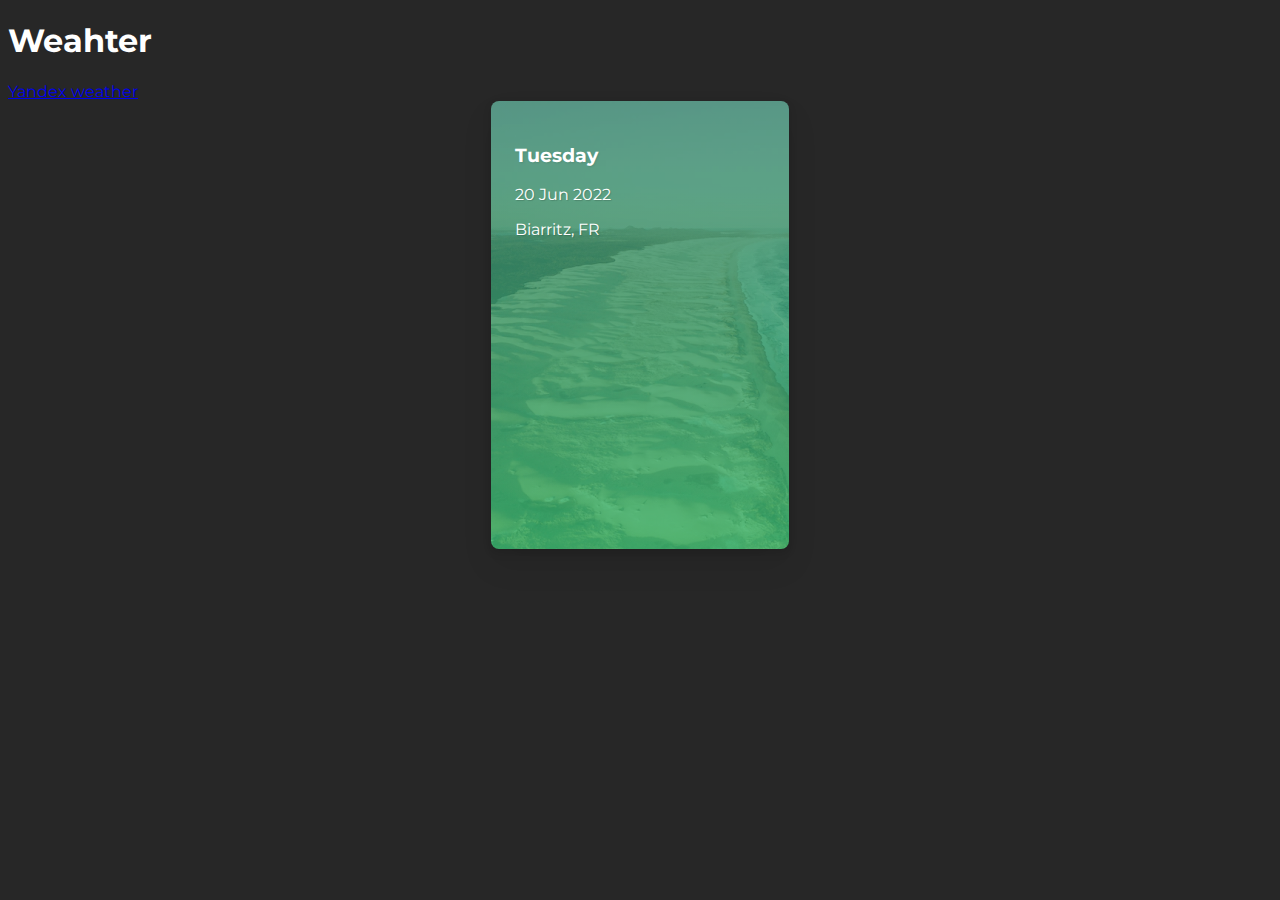
==== weather.html @ 01e1751a "отредачено" ====
<!DOCTYPE html>
<html lang="en">
<head>
    <meta charset="UTF-8">
    <meta name="viewport" content="width=device-width, initial-scale=1.0">
    <title>Weather</title>
    <link rel="stylesheet" href="./weather.css">
</head>
<body>
   <h1>Weahter</h1>
   <a href="https://yandex.ru/pogoda/ufa?lat=54.735147&lon=55.958727">Yandex weather</a>
   <div class="container">
        
        <div class="card weather_card">
            <h3>Tuesday</h3>
            <p class="main_text">20 Jun 2022</p>
            <p class="main_text">Biarritz, FR</p>
    
        </div>
   </div>
</html>
---- weather.css ----
@import url('https://fonts.googleapis.com/css2?family=Montserrat:wght@500&display=swap');
:root {
    --core-pink: #C340A1;
    --core-periwinkle: #6A6DCD;
    --core-red: #D93535;
    --core-blue: #307FE2;
    --core-mint: #00A88B;
}

body {
    background-color: rgb(39, 39, 39);
    color: white;
    font-family: 'Montserrat', sans-serif;
}

.container {
    display: flex;
    align-items: center;
  justify-content: center;
    gap: 24px;
}

.board {
    width: 400px;
    border-radius: 16px;
    background-color: #262626;
    padding: 24px;
    flex-shrink: 0;
}

.board-title {
    font-family: SF Pro Display;
    font-size: 37px;
    font-weight: 700;
    line-height: 44px;
}

.card {
    flex: 0 0 auto;
    width: 250px;
    height: 400px;
    border-radius: 8px;
    box-shadow: 0px 16px 32px 0px rgba(0, 0, 0, 0.08), 0px 4px 8px 0px rgba(0, 0, 0, 0.12);
    padding: 24px;
}
.card:hover {
    background-color: rgb(255, 255, 255);
}
.weather_card {
    
    background-image: url("Rectangle 2.png"), linear-gradient(rgba(255, 0, 0, 0.219),rgba(255, 255, 0, 0.199));
    background-color: #00A88B;
    
}
.main_text {
    color:white;
    text-shadow: 1px 1px 1px rgba(0, 0, 0, 0.158);
}
h3 {
    text-shadow: 1px 1px 2px rgba(0, 0, 0, 0.089);
}
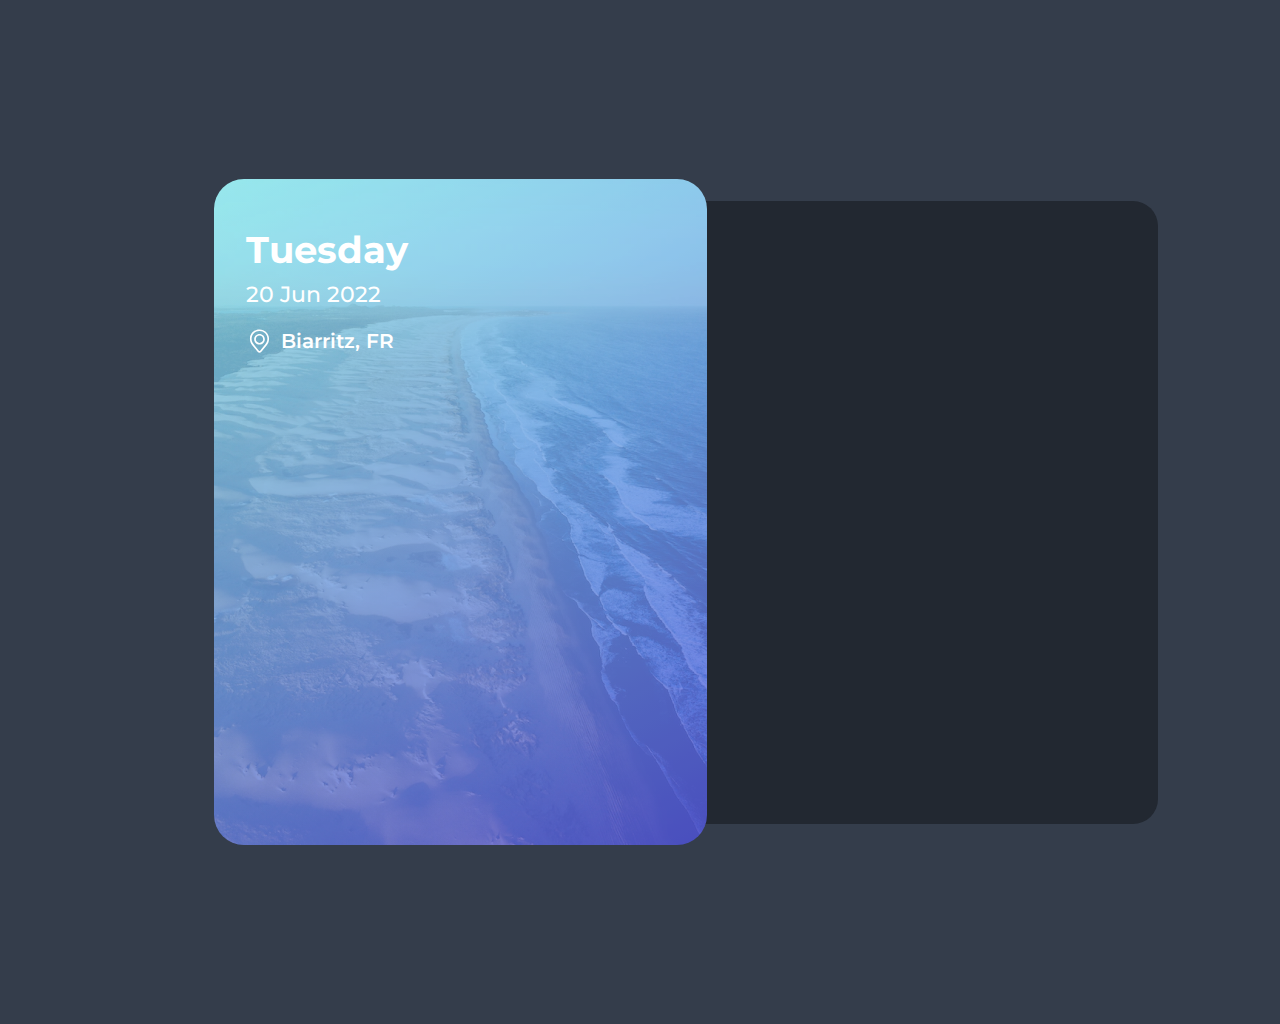
==== commit 7039c9f1: "верхний текст левой карточки доделан" ====
--- a/weather.html
+++ b/weather.html
@@ -7,15 +7,25 @@
     <link rel="stylesheet" href="./weather.css">
 </head>
 <body>
-   <h1>Weahter</h1>
-   <a href="https://yandex.ru/pogoda/ufa?lat=54.735147&lon=55.958727">Yandex weather</a>
    <div class="container">
+            <div class="card_right">
+            </div>
+            <div class="card_left">
+                <div class="top_text">
+                    <div class="day">Tuesday</div>
+                    <div class="date">20 Jun 2022</div>
+                    <div class="location">
+                        <svg xmlns="http://www.w3.org/2000/svg" width="27" height="27" viewBox="0 0 27 27" fill="none">
+                            <path fill-rule="evenodd" clip-rule="evenodd" d="M8.15625 11.25C8.15625 8.29873 10.5487 5.90625 13.5 5.90625C16.4513 5.90625 18.8437 8.29873 18.8437 11.25C18.8437 14.2013 16.4513 16.5938 13.5 16.5938C10.5487 16.5938 8.15625 14.2013 8.15625 11.25ZM13.5 7.59375C11.4807 7.59375 9.84375 9.23071 9.84375 11.25C9.84375 13.2693 11.4807 14.9062 13.5 14.9062C15.5193 14.9062 17.1562 13.2693 17.1562 11.25C17.1562 9.23071 15.5193 7.59375 13.5 7.59375Z" fill="white"/>
+                            <path fill-rule="evenodd" clip-rule="evenodd" d="M3.96491 9.96396C4.36352 5.12802 8.4047 1.40625 13.257 1.40625H13.743C18.5953 1.40625 22.6365 5.12802 23.0351 9.96396C23.2492 12.5617 22.4468 15.1413 20.7968 17.1591L15.4046 23.7537C14.4202 24.9575 12.5798 24.9575 11.5954 23.7537L6.20321 17.1591C4.55322 15.1413 3.75077 12.5617 3.96491 9.96396ZM13.257 3.09375C9.28293 3.09375 5.97317 6.14191 5.6467 10.1026C5.46849 12.2647 6.13634 14.4115 7.50958 16.091L12.9018 22.6855C13.211 23.0636 13.789 23.0636 14.0982 22.6855L19.4904 16.091C20.8637 14.4115 21.5315 12.2647 21.3533 10.1026C21.0268 6.14191 17.7171 3.09375 13.743 3.09375H13.257Z" fill="white"/>
+                            Biarritz, FR
+                        </svg>
+                        <div>Biarritz, FR</div>
+                    </div>
+                    
+                </div>
+            </div>
+            
         
-        <div class="card weather_card">
-            <h3>Tuesday</h3>
-            <p class="main_text">20 Jun 2022</p>
-            <p class="main_text">Biarritz, FR</p>
-    
-        </div>
    </div>
 </html>--- a/weather.css
+++ b/weather.css
@@ -1,4 +1,4 @@
-  @import url('https://fonts.googleapis.com/css2?family=Montserrat:wght@500&display=swap');
+  @import url('https://fonts.googleapis.com/css2?family=Montserrat:wght@500;600;700&display=swap');
 :root {
     --core-pink: #C340A1;
     --core-periwinkle: #6A6DCD;
@@ -6,56 +6,71 @@
     --core-blue: #307FE2;
     --core-mint: #00A88B;
 }
-
+* {
+    box-sizing: border-box;
+}
 body {
-    background-color: rgb(39, 39, 39);
+    width: 1440px;
+    height: 1024px;
+    margin: 0px;
+    background: #343D4B;;
     color: white;
     font-family: 'Montserrat', sans-serif;
+    display: flex;
+    align-items: center;
+    justify-content: center;
 }
 
 .container {
+    width: 1013px;
+    height: 666px;
     display: flex;
     align-items: center;
-  justify-content: center;
-    gap: 24px;
+}
+.card_left {
+    position: absolute;
+    width: 493px;
+    height: 666px;
+    flex-shrink: 0;
+    border-radius: 30px;
+    padding: 48px 32px;
+    background-color: #000000;
+    background: url("bg_image.png"), linear-gradient(152deg, rgba(136, 235, 239, 1) -0.04%,rgba(83, 91, 230, 1)100%);
+    
+}
+.top_text {
+    display: grid;
+    grid-template-rows: [start] 44px [line2] 36px [line3] 28px [end];
+    gap: 10px;
+}
+.day {
+    font-size: 37px;
+    font-style: normal;
+    font-weight: 700;
+    line-height: normal;
+}
+.date {
+    font-weight: 500;
+    font-size: 22px;
+    letter-spacing: 0;
+    line-height: normal;
+}
+.location {
+    display: grid;
+    grid-template-columns: max-content auto;
+    grid-gap: 8px;
+    align-items:center;
+    font-weight: 600;
+    font-size: 20px;
+    line-height: normal;
 }
 
-.board {
-    width: 400px;
-    border-radius: 16px;
-    background-color: #262626;
-    padding: 24px;
+.card_right {
+    position: absolute;
+    width: 944px;
+    height: 623px;
     flex-shrink: 0;
-}
-
-.board-title {
-    font-family: SF Pro Display;
-    font-size: 37px;
-    font-weight: 700;
-    line-height: 44px;
-}
-
-.card {
-    flex: 0 0 auto;
-    width: 250px;
-    height: 400px;
-    border-radius: 8px;
-    box-shadow: 0px 16px 32px 0px rgba(0, 0, 0, 0.08), 0px 4px 8px 0px rgba(0, 0, 0, 0.12);
-    padding: 24px;
-}
-.card:hover {
-    background-color: rgb(255, 255, 255);
-}
-.weather_card {
-    
-    background-image: url("Rectangle 2.png"), linear-gradient(rgba(255, 0, 0, 0.219),rgba(255, 255, 0, 0.199));
-    background-color: #00A88B;
-    
-}
-.main_text {
-    color:white;
-    text-shadow: 1px 1px 1px rgba(0, 0, 0, 0.158);
-}
-h3 {
-    text-shadow: 1px 1px 2px rgba(0, 0, 0, 0.089);
+    padding: 55px 50px;
+    border-radius: 25px;
+    background: #222831;
 }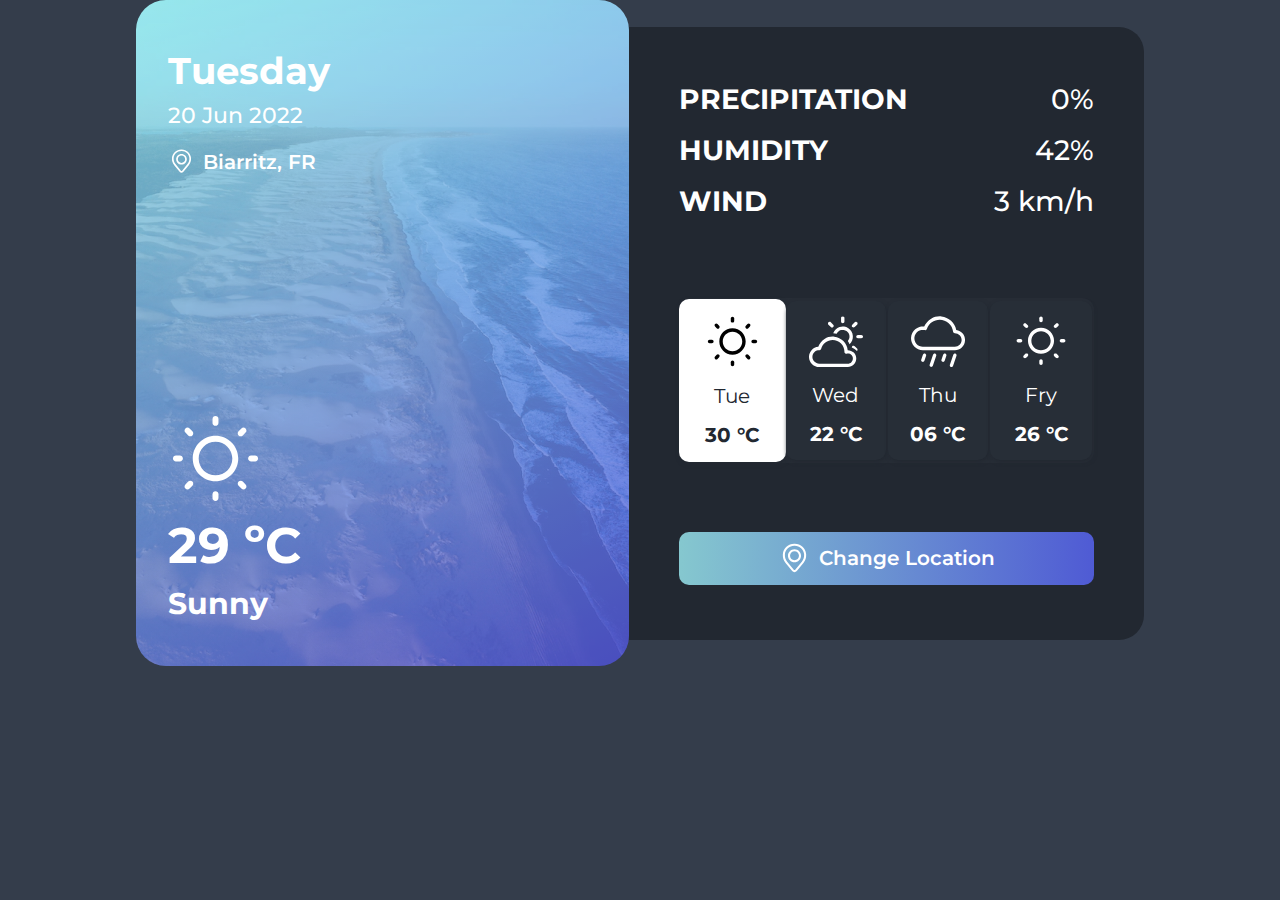
==== commit ac08f52d: "доделан мобильный вид" ====
--- a/weather.html
+++ b/weather.html
@@ -8,24 +8,114 @@
 </head>
 <body>
    <div class="container">
-            <div class="card_right">
+        <div class="card-left">
+            <div class="top">
+                <div class="top__day">Tuesday</div>
+                <div class="top__date">20 Jun 2022</div>
+                <div class="top__location">
+                    <svg xmlns="http://www.w3.org/2000/svg" width="27" height="27" viewBox="0 0 27 27" fill="none">
+                        <path fill-rule="evenodd" clip-rule="evenodd" d="M8.15625 11.25C8.15625 8.29873 10.5487 5.90625 13.5 5.90625C16.4513 5.90625 18.8437 8.29873 18.8437 11.25C18.8437 14.2013 16.4513 16.5938 13.5 16.5938C10.5487 16.5938 8.15625 14.2013 8.15625 11.25ZM13.5 7.59375C11.4807 7.59375 9.84375 9.23071 9.84375 11.25C9.84375 13.2693 11.4807 14.9062 13.5 14.9062C15.5193 14.9062 17.1562 13.2693 17.1562 11.25C17.1562 9.23071 15.5193 7.59375 13.5 7.59375Z" fill="white"/>
+                        <path fill-rule="evenodd" clip-rule="evenodd" d="M3.96491 9.96396C4.36352 5.12802 8.4047 1.40625 13.257 1.40625H13.743C18.5953 1.40625 22.6365 5.12802 23.0351 9.96396C23.2492 12.5617 22.4468 15.1413 20.7968 17.1591L15.4046 23.7537C14.4202 24.9575 12.5798 24.9575 11.5954 23.7537L6.20321 17.1591C4.55322 15.1413 3.75077 12.5617 3.96491 9.96396ZM13.257 3.09375C9.28293 3.09375 5.97317 6.14191 5.6467 10.1026C5.46849 12.2647 6.13634 14.4115 7.50958 16.091L12.9018 22.6855C13.211 23.0636 13.789 23.0636 14.0982 22.6855L19.4904 16.091C20.8637 14.4115 21.5315 12.2647 21.3533 10.1026C21.0268 6.14191 17.7171 3.09375 13.743 3.09375H13.257Z" fill="white"/>
+                    </svg>
+                    <div>Biarritz, FR</div>
+                </div>
+                
             </div>
-            <div class="card_left">
-                <div class="top_text">
-                    <div class="day">Tuesday</div>
-                    <div class="date">20 Jun 2022</div>
-                    <div class="location">
-                        <svg xmlns="http://www.w3.org/2000/svg" width="27" height="27" viewBox="0 0 27 27" fill="none">
-                            <path fill-rule="evenodd" clip-rule="evenodd" d="M8.15625 11.25C8.15625 8.29873 10.5487 5.90625 13.5 5.90625C16.4513 5.90625 18.8437 8.29873 18.8437 11.25C18.8437 14.2013 16.4513 16.5938 13.5 16.5938C10.5487 16.5938 8.15625 14.2013 8.15625 11.25ZM13.5 7.59375C11.4807 7.59375 9.84375 9.23071 9.84375 11.25C9.84375 13.2693 11.4807 14.9062 13.5 14.9062C15.5193 14.9062 17.1562 13.2693 17.1562 11.25C17.1562 9.23071 15.5193 7.59375 13.5 7.59375Z" fill="white"/>
-                            <path fill-rule="evenodd" clip-rule="evenodd" d="M3.96491 9.96396C4.36352 5.12802 8.4047 1.40625 13.257 1.40625H13.743C18.5953 1.40625 22.6365 5.12802 23.0351 9.96396C23.2492 12.5617 22.4468 15.1413 20.7968 17.1591L15.4046 23.7537C14.4202 24.9575 12.5798 24.9575 11.5954 23.7537L6.20321 17.1591C4.55322 15.1413 3.75077 12.5617 3.96491 9.96396ZM13.257 3.09375C9.28293 3.09375 5.97317 6.14191 5.6467 10.1026C5.46849 12.2647 6.13634 14.4115 7.50958 16.091L12.9018 22.6855C13.211 23.0636 13.789 23.0636 14.0982 22.6855L19.4904 16.091C20.8637 14.4115 21.5315 12.2647 21.3533 10.1026C21.0268 6.14191 17.7171 3.09375 13.743 3.09375H13.257Z" fill="white"/>
-                            Biarritz, FR
-                        </svg>
-                        <div>Biarritz, FR</div>
-                    </div>
-                    
+            <div class="bottom">
+                <svg xmlns="http://www.w3.org/2000/svg" width="95" height="95" viewBox="0 0 95 95" fill="none">
+                    <path d="M47.5 4.94792C49.1396 4.94792 50.4687 6.27707 50.4687 7.91667V11.875C50.4687 13.5146 49.1396 14.8438 47.5 14.8438C45.8604 14.8438 44.5312 13.5146 44.5312 11.875V7.91667C44.5312 6.27707 45.8604 4.94792 47.5 4.94792Z" fill="white"/>
+                    <path fill-rule="evenodd" clip-rule="evenodd" d="M24.7395 47.5C24.7395 34.9298 34.9297 24.7396 47.5 24.7396C60.0702 24.7396 70.2604 34.9298 70.2604 47.5C70.2604 60.0702 60.0702 70.2604 47.5 70.2604C34.9297 70.2604 24.7395 60.0702 24.7395 47.5ZM47.5 30.6771C38.2089 30.6771 30.677 38.209 30.677 47.5C30.677 56.791 38.2089 64.3229 47.5 64.3229C56.791 64.3229 64.3229 56.791 64.3229 47.5C64.3229 38.209 56.791 30.6771 47.5 30.6771Z" fill="white"/>
+                    <path d="M21.6096 17.4112C20.4502 16.2519 18.5705 16.2519 17.4111 17.4112C16.2518 18.5706 16.2518 20.4503 17.4111 21.6097L20.2101 24.4086C21.3695 25.568 23.2492 25.568 24.4086 24.4086C25.5679 23.2493 25.5679 21.3696 24.4086 20.2102L21.6096 17.4112Z" fill="white"/>
+                    <path d="M90.052 47.5C90.052 49.1396 88.7229 50.4688 87.0833 50.4688H83.125C81.4854 50.4688 80.1562 49.1396 80.1562 47.5C80.1562 45.8604 81.4854 44.5312 83.125 44.5312H87.0833C88.7229 44.5312 90.052 45.8604 90.052 47.5Z" fill="white"/>
+                    <path d="M77.5887 21.6096C78.7481 20.4503 78.7481 18.5706 77.5887 17.4112C76.4294 16.2518 74.5497 16.2518 73.3903 17.4112L70.5913 20.2102C69.432 21.3695 69.432 23.2492 70.5913 24.4086C71.7507 25.568 73.6304 25.568 74.7898 24.4086L77.5887 21.6096Z" fill="white"/>
+                    <path d="M47.5 80.1562C49.1396 80.1562 50.4687 81.4854 50.4687 83.125V87.0833C50.4687 88.7229 49.1396 90.0521 47.5 90.0521C45.8604 90.0521 44.5312 88.7229 44.5312 87.0833V83.125C44.5312 81.4854 45.8604 80.1562 47.5 80.1562Z" fill="white"/>
+                    <path d="M74.79 70.5914C73.6307 69.4321 71.751 69.4321 70.5916 70.5914C69.4322 71.7508 69.4322 73.6305 70.5916 74.7899L73.3905 77.5888C74.5499 78.7482 76.4296 78.7482 77.589 77.5888C78.7484 76.4295 78.7484 74.5498 77.589 73.3904L74.79 70.5914Z" fill="white"/>
+                    <path d="M14.8437 47.5C14.8437 49.1396 13.5146 50.4688 11.875 50.4688H7.91663C6.27703 50.4688 4.94788 49.1396 4.94788 47.5C4.94788 45.8604 6.27703 44.5312 7.91663 44.5312H11.875C13.5146 44.5312 14.8437 45.8604 14.8437 47.5Z" fill="white"/>
+                    <path d="M24.4083 74.7898C25.5677 73.6305 25.5677 71.7508 24.4083 70.5914C23.2489 69.432 21.3692 69.432 20.2098 70.5914L17.4109 73.3903C16.2515 74.5497 16.2515 76.4294 17.4109 77.5888C18.5703 78.7482 20.45 78.7482 21.6093 77.5888L24.4083 74.7898Z" fill="white"/>
+                </svg>
+                <div class="bottom__temperature">29 ºС</div>
+                <div class="bottom__sun">Sunny</div>
+            </div>
+        </div>
+        <div class="card-right">
+            <div class="wind">
+                <div class="wind__left-column">PRECIPITATION</div>
+                <div class="wind__right-column">0%</div>
+                <div class="wind__left-column">HUMIDITY</div>
+                <div class="wind__right-column">42%</div>
+                <div class="wind__left-column">WIND</div>
+                <div class="wind__right-column">3 km/h</div>
+            </div>
+            <div class="week-day">
+                <div class="week-day--active">
+                    <svg xmlns="http://www.w3.org/2000/svg" width="55" height="55" viewBox="0 0 55 55" fill="none">
+                        <path d="M27.5 2.86458C28.4492 2.86458 29.2187 3.63409 29.2187 4.58333V6.875C29.2187 7.82424 28.4492 8.59375 27.5 8.59375C26.5508 8.59375 25.7812 7.82424 25.7812 6.875V4.58333C25.7812 3.63409 26.5508 2.86458 27.5 2.86458Z" fill="black"/>
+                        <path fill-rule="evenodd" clip-rule="evenodd" d="M14.3229 27.5C14.3229 20.2225 20.2225 14.3229 27.5 14.3229C34.7775 14.3229 40.6771 20.2225 40.6771 27.5C40.6771 34.7775 34.7775 40.6771 27.5 40.6771C20.2225 40.6771 14.3229 34.7775 14.3229 27.5ZM27.5 17.7604C22.121 17.7604 17.7604 22.121 17.7604 27.5C17.7604 32.879 22.121 37.2396 27.5 37.2396C32.879 37.2396 37.2396 32.879 37.2396 27.5C37.2396 22.121 32.879 17.7604 27.5 17.7604Z" fill="black"/>
+                        <path d="M12.5108 10.0802C11.8396 9.40897 10.7514 9.40897 10.0802 10.0802C9.40895 10.7514 9.40895 11.8396 10.0802 12.5109L11.7006 14.1313C12.3718 14.8025 13.4601 14.8025 14.1313 14.1313C14.8025 13.4601 14.8025 12.3718 14.1313 11.7006L12.5108 10.0802Z" fill="black"/>
+                        <path d="M52.1354 27.5C52.1354 28.4492 51.3659 29.2187 50.4167 29.2187H48.125C47.1758 29.2187 46.4062 28.4492 46.4062 27.5C46.4062 26.5508 47.1758 25.7812 48.125 25.7812H50.4167C51.3659 25.7812 52.1354 26.5508 52.1354 27.5Z" fill="black"/>
+                        <path d="M44.9198 12.5108C45.591 11.8396 45.591 10.7514 44.9198 10.0802C44.2486 9.40895 43.1604 9.40895 42.4891 10.0802L40.8687 11.7006C40.1975 12.3718 40.1975 13.4601 40.8687 14.1313C41.5399 14.8025 42.6281 14.8025 43.2994 14.1313L44.9198 12.5108Z" fill="black"/>
+                        <path d="M27.5 46.4062C28.4492 46.4062 29.2187 47.1758 29.2187 48.125V50.4167C29.2187 51.3659 28.4492 52.1354 27.5 52.1354C26.5508 52.1354 25.7812 51.3659 25.7812 50.4167V48.125C25.7812 47.1758 26.5508 46.4062 27.5 46.4062Z" fill="black"/>
+                        <path d="M43.2995 40.8687C42.6283 40.1975 41.54 40.1975 40.8688 40.8687C40.1976 41.5399 40.1976 42.6282 40.8688 43.2994L42.4893 44.9198C43.1605 45.5911 44.2488 45.5911 44.92 44.9198C45.5912 44.2486 45.5912 43.1604 44.92 42.4892L43.2995 40.8687Z" fill="black"/>
+                        <path d="M8.59375 27.5C8.59375 28.4492 7.82424 29.2187 6.875 29.2187H4.58333C3.63409 29.2187 2.86458 28.4492 2.86458 27.5C2.86458 26.5508 3.63409 25.7812 4.58333 25.7812H6.875C7.82424 25.7812 8.59375 26.5508 8.59375 27.5Z" fill="black"/>
+                        <path d="M14.1311 43.2994C14.8024 42.6282 14.8024 41.5399 14.1311 40.8687C13.4599 40.1975 12.3717 40.1975 11.7005 40.8687L10.08 42.4891C9.40879 43.1604 9.40879 44.2486 10.08 44.9198C10.7512 45.591 11.8395 45.591 12.5107 44.9198L14.1311 43.2994Z" fill="black"/>
+                      </svg>
+                    <div class="week-day--text">Tue</div>
+                    <div class="week-day--temperature">30 °C</div>
+                </div>
+                <div class="week-day--unactive">
+                    <svg xmlns="http://www.w3.org/2000/svg" width="54" height="54" viewBox="0 0 54 54" fill="none">
+                        <g clip-path="url(#clip0_1_39)">
+                          <path d="M23.625 27C25.192 26.9998 26.7433 27.3114 28.1887 27.9166C29.6341 28.5218 30.9447 29.4085 32.044 30.5252C33.1434 31.6418 34.0096 32.966 34.5922 34.4206C35.1748 35.8753 35.4621 37.4313 35.4375 38.9981C35.4335 39.2575 35.4894 39.5144 35.6009 39.7487C35.7123 39.983 35.8762 40.1884 36.08 40.349C36.2837 40.5097 36.5217 40.6212 36.7756 40.6749C37.0294 40.7285 37.2922 40.723 37.5435 40.6586C38.2918 40.4669 39.0741 40.4486 39.8306 40.6052C40.5871 40.7618 41.2978 41.0891 41.9085 41.5621C42.5193 42.0352 43.0139 42.6415 43.3547 43.3347C43.6955 44.028 43.8735 44.79 43.875 45.5625C43.875 46.9052 43.3416 48.1928 42.3922 49.1422C41.4428 50.0916 40.1552 50.625 38.8125 50.625H10.125C9.22759 50.6199 8.3402 50.436 7.51474 50.0839C6.68928 49.7318 5.94232 49.2186 5.31755 48.5744C4.69278 47.9301 4.20274 47.1678 3.87611 46.3319C3.54947 45.4961 3.39279 44.6035 3.41523 43.7063C3.43767 42.8092 3.63878 41.9255 4.00679 41.107C4.37481 40.2886 4.90235 39.5517 5.55854 38.9395C6.21474 38.3273 6.98642 37.8521 7.82845 37.5417C8.67049 37.2313 9.56596 37.0919 10.4625 37.1317C10.8514 37.1518 11.2352 37.0367 11.5489 36.806C11.8626 36.5753 12.0869 36.2433 12.1837 35.8661C12.8384 33.3292 14.3174 31.0817 16.3884 29.4768C18.4594 27.8719 21.005 27.0007 23.625 27ZM38.7214 37.125C38.3417 33.7032 36.8106 30.512 34.3793 28.0745C31.948 25.637 28.7606 24.0979 25.3398 23.7095C21.919 23.3211 18.4677 24.1065 15.5518 25.937C12.636 27.7674 10.4285 30.5342 9.29137 33.7837C6.68567 33.997 4.26347 35.21 2.5318 37.1687C0.800126 39.1274 -0.10677 41.68 0.000945259 44.2922C0.10866 46.9044 1.22264 49.3736 3.10969 51.1831C4.99674 52.9926 7.51058 54.002 10.125 54H38.8125C41.0503 54 43.1964 53.1111 44.7787 51.5287C46.361 49.9464 47.25 47.8003 47.25 45.5625C47.25 43.3247 46.361 41.1786 44.7787 39.5963C43.1964 38.0139 41.0503 37.125 38.8125 37.125H38.7214Z" fill="white"/>
+                          <path d="M35.4375 5.0625C35.4375 4.61495 35.2597 4.18572 34.9432 3.86926C34.6268 3.55279 34.1976 3.375 33.75 3.375C33.3025 3.375 32.8732 3.55279 32.5568 3.86926C32.2403 4.18572 32.0625 4.61495 32.0625 5.0625V8.4375C32.0625 8.88505 32.2403 9.31427 32.5568 9.63074C32.8732 9.94721 33.3025 10.125 33.75 10.125C34.1976 10.125 34.6268 9.94721 34.9432 9.63074C35.2597 9.31427 35.4375 8.88505 35.4375 8.4375V5.0625ZM48.0701 11.691C48.2313 11.5353 48.3599 11.3491 48.4483 11.1432C48.5367 10.9374 48.5833 10.7159 48.5852 10.4919C48.5872 10.2678 48.5445 10.0456 48.4596 9.8382C48.3748 9.63082 48.2495 9.4424 48.091 9.28396C47.9326 9.12551 47.7442 9.00021 47.5368 8.91536C47.3294 8.83051 47.1072 8.78782 46.8831 8.78977C46.6591 8.79171 46.4376 8.83826 46.2318 8.9267C46.0259 9.01514 45.8397 9.1437 45.684 9.30487L43.2945 11.691C42.9776 12.0079 42.7996 12.4376 42.7996 12.8857C42.7996 13.3339 42.9776 13.7636 43.2945 14.0805C43.6114 14.3974 44.0411 14.5754 44.4893 14.5754C44.9374 14.5754 45.3671 14.3974 45.684 14.0805L48.0701 11.691ZM21.816 9.30487C21.4977 8.99748 21.0715 8.82739 20.629 8.83124C20.1866 8.83508 19.7633 9.01255 19.4504 9.32543C19.1376 9.63831 18.9601 10.0616 18.9562 10.504C18.9524 10.9465 19.1225 11.3727 19.4299 11.691L21.816 14.0805C21.9729 14.2374 22.1592 14.3619 22.3642 14.4468C22.5692 14.5317 22.7889 14.5754 23.0108 14.5754C23.2326 14.5754 23.4524 14.5317 23.6573 14.4468C23.8623 14.3619 24.0486 14.2374 24.2055 14.0805C24.3624 13.9236 24.4869 13.7373 24.5718 13.5323C24.6567 13.3273 24.7004 13.1076 24.7004 12.8857C24.7004 12.6639 24.6567 12.4442 24.5718 12.2392C24.4869 12.0342 24.3624 11.8479 24.2055 11.691L21.816 9.30487ZM27.6683 20.6921C28.0877 19.8229 28.6887 19.0537 29.4307 18.4364C30.1728 17.8192 31.0385 17.3682 31.9696 17.114C32.9007 16.8598 33.8755 16.8082 34.8282 16.9627C35.781 17.1173 36.6895 17.4743 37.4925 18.0098C38.2955 18.5453 38.9743 19.2468 39.4832 20.067C39.992 20.8871 40.3191 21.8069 40.4423 22.7642C40.5655 23.7214 40.4819 24.694 40.1973 25.6163C39.9126 26.5385 39.4335 27.389 38.7923 28.1104C39.4639 29.0588 40.0478 30.0746 40.5338 31.1411C41.6775 30.1077 42.5702 28.8268 43.1438 27.396C43.7174 25.9652 43.9567 24.4223 43.8435 22.885C43.7303 21.3476 43.2676 19.8565 42.4906 18.5251C41.7137 17.1937 40.643 16.0574 39.3602 15.2026C38.0774 14.3479 36.6164 13.7973 35.0885 13.5929C33.5606 13.3885 32.0062 13.5356 30.5439 14.0231C29.0815 14.5106 27.7497 15.3256 26.6501 16.4058C25.5505 17.4861 24.7121 18.8032 24.1988 20.2568C25.3868 20.2939 26.5478 20.4424 27.6683 20.6921ZM42.8018 34.4419C44.8268 35.1675 46.5986 36.4331 47.9385 38.0599C48.1222 37.9111 48.2727 37.7253 48.38 37.5147C48.4874 37.304 48.5493 37.0732 48.5617 36.837C48.5741 36.6009 48.5367 36.3649 48.4521 36.1441C48.3674 35.9234 48.2373 35.7229 48.0701 35.5556L45.684 33.1695C45.4434 32.9275 45.1352 32.7641 44.7998 32.7009C44.4645 32.6377 44.1179 32.6776 43.8057 32.8154C43.4936 32.9532 43.2305 33.1824 43.0513 33.4728C42.872 33.7632 42.785 34.1011 42.8018 34.4419ZM48.9375 21.9375C48.49 21.9375 48.0607 22.1153 47.7443 22.4318C47.4278 22.7482 47.25 23.1774 47.25 23.625C47.25 24.0726 47.4278 24.5018 47.7443 24.8182C48.0607 25.1347 48.49 25.3125 48.9375 25.3125H52.3125C52.7601 25.3125 53.1893 25.1347 53.5057 24.8182C53.8222 24.5018 54 24.0726 54 23.625C54 23.1774 53.8222 22.7482 53.5057 22.4318C53.1893 22.1153 52.7601 21.9375 52.3125 21.9375H48.9375Z" fill="white"/>
+                        </g>
+                        <defs>
+                          <clipPath id="clip0_1_39">
+                            <rect width="54" height="54" fill="white"/>
+                          </clipPath>
+                        </defs>
+                      </svg>
+                    <div class="week-day--text">Wed</div>
+                    <div class="week-day--temperature">22 °C</div>
+                </div>
+                <div class="week-day--unactive">
+                    <svg xmlns="http://www.w3.org/2000/svg" width="54" height="54" viewBox="0 0 54 54" fill="none">
+                        <g clip-path="url(#clip0_1_43)">
+                          <path d="M14.0333 40.5844C14.2436 40.6545 14.4381 40.7654 14.6056 40.9108C14.7731 41.0562 14.9103 41.2331 15.0093 41.4315C15.1084 41.6299 15.1673 41.8459 15.1829 42.0671C15.1984 42.2883 15.1701 42.5105 15.0998 42.7208L13.4123 47.7833C13.2586 48.1918 12.9527 48.5249 12.5587 48.7126C12.1646 48.9004 11.7132 48.9282 11.2991 48.7902C10.8851 48.6521 10.5406 48.359 10.338 47.9724C10.1354 47.5858 10.0906 47.1358 10.2128 46.7167L11.9003 41.6542C12.0413 41.2295 12.3452 40.8782 12.7452 40.6776C13.1452 40.477 13.6085 40.4434 14.0333 40.5844ZM24.1583 40.5844C24.3686 40.6545 24.5631 40.7654 24.7306 40.9108C24.8981 41.0562 25.0353 41.2331 25.1343 41.4315C25.2334 41.6299 25.2923 41.8459 25.3079 42.0671C25.3234 42.2883 25.2951 42.5105 25.2248 42.7208L21.8498 52.8458C21.6961 53.2543 21.3902 53.5874 20.9962 53.7751C20.6021 53.9629 20.1507 53.9907 19.7366 53.8527C19.3226 53.7146 18.9781 53.4215 18.7755 53.0349C18.5729 52.6483 18.5281 52.1983 18.6503 51.7792L22.0253 41.6542C22.1663 41.2295 22.4702 40.8782 22.8702 40.6776C23.2702 40.477 23.7335 40.4434 24.1583 40.5844ZM34.2833 40.5844C34.4936 40.6545 34.6881 40.7654 34.8556 40.9108C35.0231 41.0562 35.1603 41.2331 35.2593 41.4315C35.3584 41.6299 35.4173 41.8459 35.4329 42.0671C35.4484 42.2883 35.4201 42.5105 35.3498 42.7208L33.6623 47.7833C33.5086 48.1918 33.2027 48.5249 32.8087 48.7126C32.4146 48.9004 31.9632 48.9282 31.5491 48.7902C31.1351 48.6521 30.7906 48.359 30.588 47.9724C30.3854 47.5858 30.3406 47.1358 30.4628 46.7167L32.1503 41.6542C32.2913 41.2295 32.5952 40.8782 32.9952 40.6776C33.3952 40.477 33.8585 40.4434 34.2833 40.5844ZM44.4083 40.5844C44.6186 40.6545 44.8131 40.7654 44.9806 40.9108C45.1481 41.0562 45.2853 41.2331 45.3843 41.4315C45.4834 41.6299 45.5423 41.8459 45.5579 42.0671C45.5734 42.2883 45.5451 42.5105 45.4748 42.7208L42.0998 52.8458C42.0362 53.0637 41.9293 53.2665 41.7855 53.4422C41.6418 53.6178 41.464 53.7627 41.2629 53.868C41.0619 53.9734 40.8416 54.0371 40.6154 54.0553C40.3891 54.0735 40.1615 54.0459 39.9461 53.9742C39.7308 53.9024 39.5321 53.7879 39.3621 53.6375C39.192 53.4872 39.054 53.3041 38.9564 53.0991C38.8587 52.8942 38.8034 52.6717 38.7938 52.4449C38.7841 52.2181 38.8204 51.9917 38.9003 51.7792L42.2753 41.6542C42.4163 41.2295 42.7202 40.8782 43.1202 40.6776C43.5202 40.477 43.9835 40.4434 44.4083 40.5844ZM45.2419 16.9661C44.541 13.433 42.7283 10.2168 40.0687 7.78774C37.4091 5.35865 34.0422 3.84408 30.4602 3.46548C26.8782 3.08688 23.2691 3.86411 20.1604 5.68353C17.0518 7.50295 14.6068 10.2691 13.1828 13.5776C11.5858 13.3937 9.96817 13.5376 8.4288 14.0005C6.88943 14.4635 5.46075 15.2358 4.23023 16.2701C2.99971 17.3044 1.99325 18.579 1.27246 20.0159C0.551675 21.4527 0.131736 23.0215 0.0383521 24.6263C-0.0550314 26.2311 0.180107 27.838 0.72937 29.3487C1.27863 30.8595 2.13046 32.2422 3.23271 33.4123C4.33495 34.5823 5.66441 35.5151 7.13969 36.1535C8.61497 36.7919 10.205 37.1225 11.8125 37.125H43.875C46.4438 37.1279 48.9176 36.1544 50.7954 34.4016C52.6732 32.6488 53.8146 30.2478 53.9884 27.685C54.1622 25.1221 53.3553 22.589 51.7313 20.5988C50.1073 18.6085 47.7875 17.31 45.2419 16.9661ZM28.6875 6.75C32.0084 6.74931 35.213 7.97266 37.6886 10.1861C40.1642 12.3996 41.7371 15.4479 42.1065 18.7481C42.1524 19.1628 42.3502 19.5457 42.6619 19.8231C42.9735 20.1004 43.3768 20.2525 43.794 20.25H43.875C45.6652 20.25 47.3821 20.9612 48.648 22.227C49.9139 23.4929 50.625 25.2098 50.625 27C50.625 28.7902 49.9139 30.5071 48.648 31.773C47.3821 33.0388 45.6652 33.75 43.875 33.75H11.8125C10.618 33.7494 9.43725 33.4952 8.34834 33.0042C7.25942 32.5132 6.28718 31.7965 5.49591 30.9017C4.70465 30.0068 4.11241 28.9542 3.75836 27.8134C3.40431 26.6725 3.29652 25.4695 3.44213 24.284C3.58775 23.0984 3.98343 21.9572 4.60302 20.936C5.22261 19.9147 6.05198 19.0367 7.03627 18.3599C8.02055 17.6831 9.13732 17.2231 10.3127 17.0101C11.4881 16.7972 12.6952 16.8363 13.8544 17.1248C14.2679 17.2279 14.7052 17.1707 15.0783 16.9648C15.4514 16.7588 15.7328 16.4193 15.8659 16.0144C16.7578 13.3183 18.4768 10.972 20.7786 9.30886C23.0804 7.6457 25.8478 6.75033 28.6875 6.75Z" fill="white"/>
+                        </g>
+                        <defs>
+                          <clipPath id="clip0_1_43">
+                            <rect width="54" height="54" fill="white"/>
+                          </clipPath>
+                        </defs>
+                      </svg>
+                    <div class="week-day--text">Thu</div>
+                    <div class="week-day--temperature">06 °C</div>    
+                </div>
+                <div class="week-day--unactive">
+                    <svg xmlns="http://www.w3.org/2000/svg" width="56" height="55" viewBox="0 0 56 55" fill="none">
+                        <path d="M28.0048 3.54557C28.9449 3.54557 29.707 4.30134 29.707 5.23363V7.48438C29.707 8.41666 28.9449 9.17243 28.0048 9.17243C27.0647 9.17243 26.3026 8.41666 26.3026 7.48438V5.23363C26.3026 4.30134 27.0647 3.54557 28.0048 3.54557Z" fill="white"/>
+                        <path fill-rule="evenodd" clip-rule="evenodd" d="M14.9544 27.7411C14.9544 20.5935 20.7973 14.7993 28.0048 14.7993C35.2123 14.7993 41.0552 20.5935 41.0552 27.7411C41.0552 34.8886 35.2123 40.6828 28.0048 40.6828C20.7973 40.6828 14.9544 34.8886 14.9544 27.7411ZM28.0048 18.1754C22.6775 18.1754 18.3589 22.4581 18.3589 27.7411C18.3589 33.024 22.6775 37.3067 28.0048 37.3067C33.3321 37.3067 37.6507 33.024 37.6507 27.7411C37.6507 22.4581 33.3321 18.1754 28.0048 18.1754Z" fill="white"/>
+                        <path d="M13.1598 10.6323C12.495 9.97309 11.4172 9.97309 10.7525 10.6323C10.0877 11.2915 10.0877 12.3604 10.7525 13.0196L12.3573 14.6111C13.0221 15.2703 14.0999 15.2703 14.7646 14.6111C15.4294 13.9519 15.4294 12.8831 14.7646 12.2238L13.1598 10.6323Z" fill="white"/>
+                        <path d="M52.4033 27.7411C52.4033 28.6734 51.6412 29.4291 50.7011 29.4291H48.4315C47.4914 29.4291 46.7293 28.6734 46.7293 27.7411C46.7293 26.8088 47.4914 26.053 48.4315 26.053H50.7011C51.6412 26.053 52.4033 26.8088 52.4033 27.7411Z" fill="white"/>
+                        <path d="M45.2571 13.0196C45.9219 12.3603 45.9219 11.2915 45.2571 10.6323C44.5924 9.97307 43.5146 9.97307 42.8498 10.6323L41.2449 12.2238C40.5802 12.883 40.5802 13.9519 41.2449 14.6111C41.9097 15.2703 42.9875 15.2703 43.6522 14.6111L45.2571 13.0196Z" fill="white"/>
+                        <path d="M28.0048 46.3097C28.9449 46.3097 29.707 47.0655 29.707 47.9978V50.2485C29.707 51.1808 28.9449 51.9366 28.0048 51.9366C27.0647 51.9366 26.3026 51.1808 26.3026 50.2485V47.9978C26.3026 47.0655 27.0647 46.3097 28.0048 46.3097Z" fill="white"/>
+                        <path d="M43.6524 40.8711C42.9876 40.2118 41.9099 40.2118 41.2451 40.8711C40.5803 41.5303 40.5803 42.5991 41.2451 43.2583L42.85 44.8498C43.5147 45.5091 44.5925 45.5091 45.2573 44.8498C45.922 44.1906 45.922 43.1218 45.2573 42.4626L43.6524 40.8711Z" fill="white"/>
+                        <path d="M9.28034 27.7411C9.28034 28.6734 8.51823 29.4291 7.57812 29.4291H5.30849C4.36837 29.4291 3.60626 28.6734 3.60626 27.7411C3.60626 26.8088 4.36837 26.053 5.30849 26.053H7.57812C8.51823 26.053 9.28034 26.8088 9.28034 27.7411Z" fill="white"/>
+                        <path d="M14.7645 43.2583C15.4292 42.5991 15.4292 41.5303 14.7645 40.871C14.0997 40.2118 13.0219 40.2118 12.3572 40.871L10.7523 42.4626C10.0875 43.1218 10.0875 44.1906 10.7523 44.8498C11.4171 45.5091 12.4949 45.5091 13.1596 44.8498L14.7645 43.2583Z" fill="white"/>
+                      </svg>
+                    <div class="week-day--text">Fry</div>
+                    <div class="week-day--temperature">26 °C</div>
                 </div>
             </div>
-            
-        
+            <div class="button">
+                <svg xmlns="http://www.w3.org/2000/svg" width="33" height="33" viewBox="0 0 33 33" fill="none">
+                    <path fill-rule="evenodd" clip-rule="evenodd" d="M9.96875 13.75C9.96875 10.1429 12.8929 7.21875 16.5 7.21875C20.1071 7.21875 23.0313 10.1429 23.0313 13.75C23.0313 17.3571 20.1071 20.2812 16.5 20.2812C12.8929 20.2812 9.96875 17.3571 9.96875 13.75ZM16.5 9.28125C14.032 9.28125 12.0313 11.282 12.0313 13.75C12.0313 16.218 14.032 18.2188 16.5 18.2188C18.968 18.2188 20.9688 16.218 20.9688 13.75C20.9688 11.282 18.968 9.28125 16.5 9.28125Z" fill="white"/>
+                    <path fill-rule="evenodd" clip-rule="evenodd" d="M4.846 12.1782C5.3332 6.26758 10.2724 1.71875 16.203 1.71875H16.797C22.7276 1.71875 27.6668 6.26758 28.154 12.1782C28.4157 15.3532 27.435 18.506 25.4183 20.9723L18.8278 29.0322C17.6247 30.5036 15.3753 30.5036 14.1722 29.0322L7.5817 20.9723C5.56505 18.506 4.58429 15.3532 4.846 12.1782ZM16.203 3.78125C11.3458 3.78125 7.30055 7.50678 6.90153 12.3476C6.68371 14.9901 7.49997 17.6141 9.17838 19.6667L15.7688 27.7267C16.1467 28.1888 16.8533 28.1888 17.2312 27.7267L23.8216 19.6667C25.5 17.6141 26.3163 14.9901 26.0985 12.3476C25.6995 7.50678 21.6542 3.78125 16.797 3.78125H16.203Z" fill="white"/>
+                  </svg>
+                <div class="button__text">Change Location</div>
+            </div>
+        </div>
+           
    </div>
+</body>
 </html>--- a/weather.css
+++ b/weather.css
@@ -1,19 +1,17 @@
-  @import url('https://fonts.googleapis.com/css2?family=Montserrat:wght@500;600;700&display=swap');
+@import url('https://fonts.googleapis.com/css2?family=Montserrat:wght@400;500;600;700&display=swap');
+@import url(style/card-left.css);
+@import url(style/card-right.css);
+@import url(style/text.css);
 :root {
-    --core-pink: #C340A1;
-    --core-periwinkle: #6A6DCD;
-    --core-red: #D93535;
-    --core-blue: #307FE2;
-    --core-mint: #00A88B;
 }
-* {
+*,
+*::before,
+*::after {
     box-sizing: border-box;
 }
 body {
-    width: 1440px;
-    height: 1024px;
     margin: 0px;
-    background: #343D4B;;
+    background: #343D4B;
     color: white;
     font-family: 'Montserrat', sans-serif;
     display: flex;
@@ -22,55 +20,14 @@
 }
 
 .container {
-    width: 1013px;
-    height: 666px;
     display: flex;
     align-items: center;
+    justify-content: center;
 }
-.card_left {
-    position: absolute;
-    width: 493px;
-    height: 666px;
-    flex-shrink: 0;
-    border-radius: 30px;
-    padding: 48px 32px;
-    background-color: #000000;
-    background: url("bg_image.png"), linear-gradient(152deg, rgba(136, 235, 239, 1) -0.04%,rgba(83, 91, 230, 1)100%);
-    
-}
-.top_text {
-    display: grid;
-    grid-template-rows: [start] 44px [line2] 36px [line3] 28px [end];
-    gap: 10px;
-}
-.day {
-    font-size: 37px;
-    font-style: normal;
-    font-weight: 700;
-    line-height: normal;
-}
-.date {
-    font-weight: 500;
-    font-size: 22px;
-    letter-spacing: 0;
-    line-height: normal;
-}
-.location {
-    display: grid;
-    grid-template-columns: max-content auto;
-    grid-gap: 8px;
-    align-items:center;
-    font-weight: 600;
-    font-size: 20px;
-    line-height: normal;
-}
-
-.card_right {
-    position: absolute;
-    width: 944px;
-    height: 623px;
-    flex-shrink: 0;
-    padding: 55px 50px;
-    border-radius: 25px;
-    background: #222831;
+@media screen and (max-width:1000px) {
+    .container{
+        flex-direction: column;
+        width:100vw;
+        min-height:100vh
+    }
 }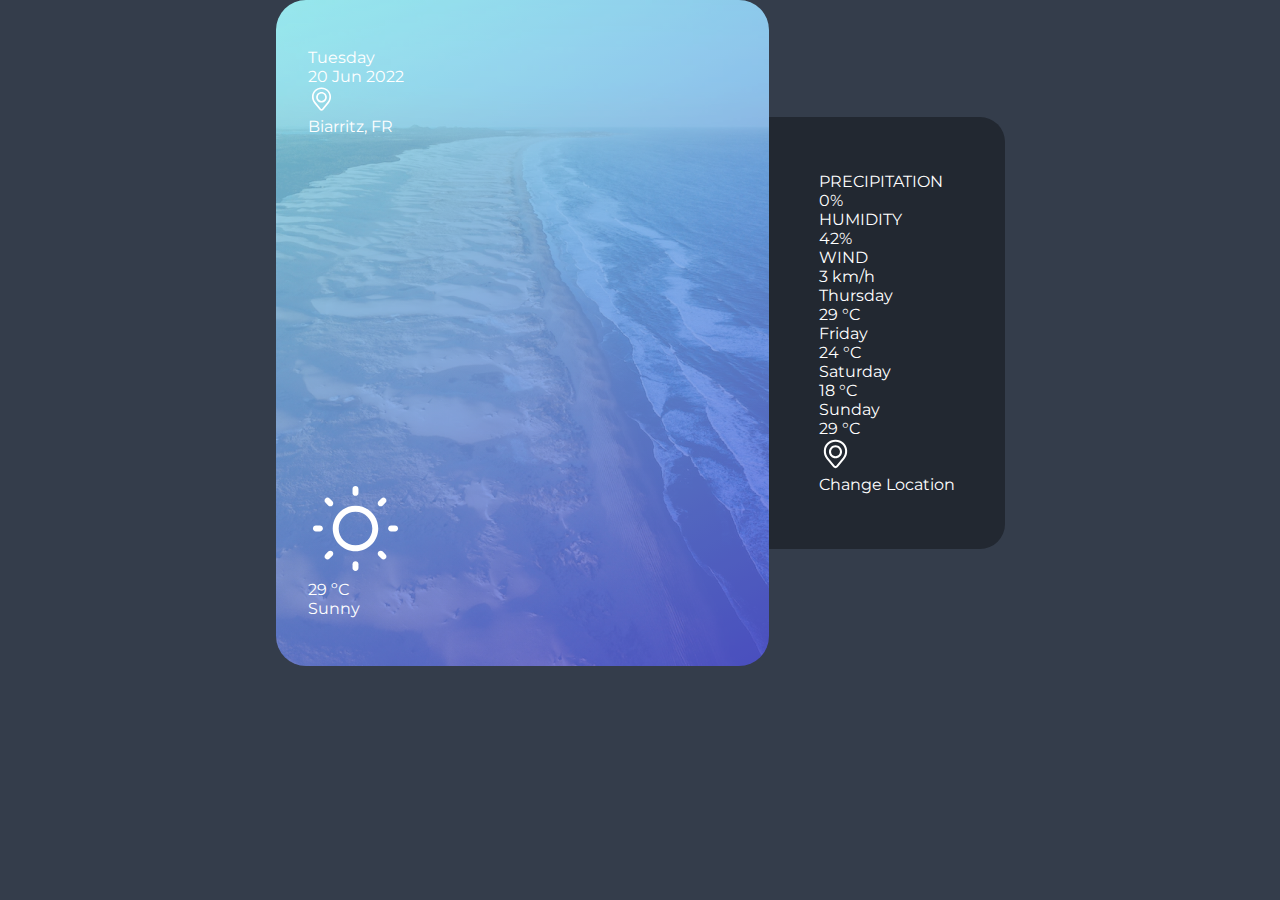
==== commit 4ff2b4fb: "fix weather cards" ====
--- a/weather.html
+++ b/weather.html
@@ -5,14 +5,15 @@
     <meta name="viewport" content="width=device-width, initial-scale=1.0">
     <title>Weather</title>
     <link rel="stylesheet" href="./weather.css">
+    
 </head>
 <body>
    <div class="container">
         <div class="card-left">
-            <div class="top">
-                <div class="top__day">Tuesday</div>
-                <div class="top__date">20 Jun 2022</div>
-                <div class="top__location">
+            <div class="card-left__top">
+                <div class="card-left__top-day">Tuesday</div>
+                <div class="card-left__top-date">20 Jun 2022</div>
+                <div class="card-left__top-location">
                     <svg xmlns="http://www.w3.org/2000/svg" width="27" height="27" viewBox="0 0 27 27" fill="none">
                         <path fill-rule="evenodd" clip-rule="evenodd" d="M8.15625 11.25C8.15625 8.29873 10.5487 5.90625 13.5 5.90625C16.4513 5.90625 18.8437 8.29873 18.8437 11.25C18.8437 14.2013 16.4513 16.5938 13.5 16.5938C10.5487 16.5938 8.15625 14.2013 8.15625 11.25ZM13.5 7.59375C11.4807 7.59375 9.84375 9.23071 9.84375 11.25C9.84375 13.2693 11.4807 14.9062 13.5 14.9062C15.5193 14.9062 17.1562 13.2693 17.1562 11.25C17.1562 9.23071 15.5193 7.59375 13.5 7.59375Z" fill="white"/>
                         <path fill-rule="evenodd" clip-rule="evenodd" d="M3.96491 9.96396C4.36352 5.12802 8.4047 1.40625 13.257 1.40625H13.743C18.5953 1.40625 22.6365 5.12802 23.0351 9.96396C23.2492 12.5617 22.4468 15.1413 20.7968 17.1591L15.4046 23.7537C14.4202 24.9575 12.5798 24.9575 11.5954 23.7537L6.20321 17.1591C4.55322 15.1413 3.75077 12.5617 3.96491 9.96396ZM13.257 3.09375C9.28293 3.09375 5.97317 6.14191 5.6467 10.1026C5.46849 12.2647 6.13634 14.4115 7.50958 16.091L12.9018 22.6855C13.211 23.0636 13.789 23.0636 14.0982 22.6855L19.4904 16.091C20.8637 14.4115 21.5315 12.2647 21.3533 10.1026C21.0268 6.14191 17.7171 3.09375 13.743 3.09375H13.257Z" fill="white"/>
@@ -21,7 +22,7 @@
                 </div>
                 
             </div>
-            <div class="bottom">
+            <div class="card-left__bottom">
                 <svg xmlns="http://www.w3.org/2000/svg" width="95" height="95" viewBox="0 0 95 95" fill="none">
                     <path d="M47.5 4.94792C49.1396 4.94792 50.4687 6.27707 50.4687 7.91667V11.875C50.4687 13.5146 49.1396 14.8438 47.5 14.8438C45.8604 14.8438 44.5312 13.5146 44.5312 11.875V7.91667C44.5312 6.27707 45.8604 4.94792 47.5 4.94792Z" fill="white"/>
                     <path fill-rule="evenodd" clip-rule="evenodd" d="M24.7395 47.5C24.7395 34.9298 34.9297 24.7396 47.5 24.7396C60.0702 24.7396 70.2604 34.9298 70.2604 47.5C70.2604 60.0702 60.0702 70.2604 47.5 70.2604C34.9297 70.2604 24.7395 60.0702 24.7395 47.5ZM47.5 30.6771C38.2089 30.6771 30.677 38.209 30.677 47.5C30.677 56.791 38.2089 64.3229 47.5 64.3229C56.791 64.3229 64.3229 56.791 64.3229 47.5C64.3229 38.209 56.791 30.6771 47.5 30.6771Z" fill="white"/>
@@ -33,21 +34,21 @@
                     <path d="M14.8437 47.5C14.8437 49.1396 13.5146 50.4688 11.875 50.4688H7.91663C6.27703 50.4688 4.94788 49.1396 4.94788 47.5C4.94788 45.8604 6.27703 44.5312 7.91663 44.5312H11.875C13.5146 44.5312 14.8437 45.8604 14.8437 47.5Z" fill="white"/>
                     <path d="M24.4083 74.7898C25.5677 73.6305 25.5677 71.7508 24.4083 70.5914C23.2489 69.432 21.3692 69.432 20.2098 70.5914L17.4109 73.3903C16.2515 74.5497 16.2515 76.4294 17.4109 77.5888C18.5703 78.7482 20.45 78.7482 21.6093 77.5888L24.4083 74.7898Z" fill="white"/>
                 </svg>
-                <div class="bottom__temperature">29 ºС</div>
-                <div class="bottom__sun">Sunny</div>
+                <div class="card-left__bottom-temperature">29 ºС</div>
+                <div class="card-left__bottom-sun">Sunny</div>
             </div>
         </div>
         <div class="card-right">
-            <div class="wind">
-                <div class="wind__left-column">PRECIPITATION</div>
-                <div class="wind__right-column">0%</div>
-                <div class="wind__left-column">HUMIDITY</div>
-                <div class="wind__right-column">42%</div>
-                <div class="wind__left-column">WIND</div>
-                <div class="wind__right-column">3 km/h</div>
+            <div class="card-right__wind">
+                <div class="card-right__wind-left-column">PRECIPITATION</div>
+                <div class="card-right__wind-right-column">0%</div>
+                <div class="card-right__wind-left-column">HUMIDITY</div>
+                <div class="card-right__wind-right-column">42%</div>
+                <div class="card-right__wind-left-column">WIND</div>
+                <div class="card-right__wind-right-column">3 km/h</div>
             </div>
-            <div class="week-day">
-                <div class="week-day--active">
+            <div class="card-right__week-day">
+                <!-- <div class="card-right__week-day--unactive card-right__week-day--active">
                     <svg xmlns="http://www.w3.org/2000/svg" width="55" height="55" viewBox="0 0 55 55" fill="none">
                         <path d="M27.5 2.86458C28.4492 2.86458 29.2187 3.63409 29.2187 4.58333V6.875C29.2187 7.82424 28.4492 8.59375 27.5 8.59375C26.5508 8.59375 25.7812 7.82424 25.7812 6.875V4.58333C25.7812 3.63409 26.5508 2.86458 27.5 2.86458Z" fill="black"/>
                         <path fill-rule="evenodd" clip-rule="evenodd" d="M14.3229 27.5C14.3229 20.2225 20.2225 14.3229 27.5 14.3229C34.7775 14.3229 40.6771 20.2225 40.6771 27.5C40.6771 34.7775 34.7775 40.6771 27.5 40.6771C20.2225 40.6771 14.3229 34.7775 14.3229 27.5ZM27.5 17.7604C22.121 17.7604 17.7604 22.121 17.7604 27.5C17.7604 32.879 22.121 37.2396 27.5 37.2396C32.879 37.2396 37.2396 32.879 37.2396 27.5C37.2396 22.121 32.879 17.7604 27.5 17.7604Z" fill="black"/>
@@ -59,10 +60,10 @@
                         <path d="M8.59375 27.5C8.59375 28.4492 7.82424 29.2187 6.875 29.2187H4.58333C3.63409 29.2187 2.86458 28.4492 2.86458 27.5C2.86458 26.5508 3.63409 25.7812 4.58333 25.7812H6.875C7.82424 25.7812 8.59375 26.5508 8.59375 27.5Z" fill="black"/>
                         <path d="M14.1311 43.2994C14.8024 42.6282 14.8024 41.5399 14.1311 40.8687C13.4599 40.1975 12.3717 40.1975 11.7005 40.8687L10.08 42.4891C9.40879 43.1604 9.40879 44.2486 10.08 44.9198C10.7512 45.591 11.8395 45.591 12.5107 44.9198L14.1311 43.2994Z" fill="black"/>
                       </svg>
-                    <div class="week-day--text">Tue</div>
-                    <div class="week-day--temperature">30 °C</div>
+                    <div class="card-right__week-day-text">Tue</div>
+                    <div class="card-right__week-day-temperature">30 °C</div>
                 </div>
-                <div class="week-day--unactive">
+                <div class="card-right__week-day--unactive">
                     <svg xmlns="http://www.w3.org/2000/svg" width="54" height="54" viewBox="0 0 54 54" fill="none">
                         <g clip-path="url(#clip0_1_39)">
                           <path d="M23.625 27C25.192 26.9998 26.7433 27.3114 28.1887 27.9166C29.6341 28.5218 30.9447 29.4085 32.044 30.5252C33.1434 31.6418 34.0096 32.966 34.5922 34.4206C35.1748 35.8753 35.4621 37.4313 35.4375 38.9981C35.4335 39.2575 35.4894 39.5144 35.6009 39.7487C35.7123 39.983 35.8762 40.1884 36.08 40.349C36.2837 40.5097 36.5217 40.6212 36.7756 40.6749C37.0294 40.7285 37.2922 40.723 37.5435 40.6586C38.2918 40.4669 39.0741 40.4486 39.8306 40.6052C40.5871 40.7618 41.2978 41.0891 41.9085 41.5621C42.5193 42.0352 43.0139 42.6415 43.3547 43.3347C43.6955 44.028 43.8735 44.79 43.875 45.5625C43.875 46.9052 43.3416 48.1928 42.3922 49.1422C41.4428 50.0916 40.1552 50.625 38.8125 50.625H10.125C9.22759 50.6199 8.3402 50.436 7.51474 50.0839C6.68928 49.7318 5.94232 49.2186 5.31755 48.5744C4.69278 47.9301 4.20274 47.1678 3.87611 46.3319C3.54947 45.4961 3.39279 44.6035 3.41523 43.7063C3.43767 42.8092 3.63878 41.9255 4.00679 41.107C4.37481 40.2886 4.90235 39.5517 5.55854 38.9395C6.21474 38.3273 6.98642 37.8521 7.82845 37.5417C8.67049 37.2313 9.56596 37.0919 10.4625 37.1317C10.8514 37.1518 11.2352 37.0367 11.5489 36.806C11.8626 36.5753 12.0869 36.2433 12.1837 35.8661C12.8384 33.3292 14.3174 31.0817 16.3884 29.4768C18.4594 27.8719 21.005 27.0007 23.625 27ZM38.7214 37.125C38.3417 33.7032 36.8106 30.512 34.3793 28.0745C31.948 25.637 28.7606 24.0979 25.3398 23.7095C21.919 23.3211 18.4677 24.1065 15.5518 25.937C12.636 27.7674 10.4285 30.5342 9.29137 33.7837C6.68567 33.997 4.26347 35.21 2.5318 37.1687C0.800126 39.1274 -0.10677 41.68 0.000945259 44.2922C0.10866 46.9044 1.22264 49.3736 3.10969 51.1831C4.99674 52.9926 7.51058 54.002 10.125 54H38.8125C41.0503 54 43.1964 53.1111 44.7787 51.5287C46.361 49.9464 47.25 47.8003 47.25 45.5625C47.25 43.3247 46.361 41.1786 44.7787 39.5963C43.1964 38.0139 41.0503 37.125 38.8125 37.125H38.7214Z" fill="white"/>
@@ -74,10 +75,10 @@
                           </clipPath>
                         </defs>
                       </svg>
-                    <div class="week-day--text">Wed</div>
-                    <div class="week-day--temperature">22 °C</div>
+                    <div class="card-right__week-day-text">Wed</div>
+                    <div class="card-right__week-day-temperature">22 °C</div>
                 </div>
-                <div class="week-day--unactive">
+                <div class="card-right__week-day--unactive">
                     <svg xmlns="http://www.w3.org/2000/svg" width="54" height="54" viewBox="0 0 54 54" fill="none">
                         <g clip-path="url(#clip0_1_43)">
                           <path d="M14.0333 40.5844C14.2436 40.6545 14.4381 40.7654 14.6056 40.9108C14.7731 41.0562 14.9103 41.2331 15.0093 41.4315C15.1084 41.6299 15.1673 41.8459 15.1829 42.0671C15.1984 42.2883 15.1701 42.5105 15.0998 42.7208L13.4123 47.7833C13.2586 48.1918 12.9527 48.5249 12.5587 48.7126C12.1646 48.9004 11.7132 48.9282 11.2991 48.7902C10.8851 48.6521 10.5406 48.359 10.338 47.9724C10.1354 47.5858 10.0906 47.1358 10.2128 46.7167L11.9003 41.6542C12.0413 41.2295 12.3452 40.8782 12.7452 40.6776C13.1452 40.477 13.6085 40.4434 14.0333 40.5844ZM24.1583 40.5844C24.3686 40.6545 24.5631 40.7654 24.7306 40.9108C24.8981 41.0562 25.0353 41.2331 25.1343 41.4315C25.2334 41.6299 25.2923 41.8459 25.3079 42.0671C25.3234 42.2883 25.2951 42.5105 25.2248 42.7208L21.8498 52.8458C21.6961 53.2543 21.3902 53.5874 20.9962 53.7751C20.6021 53.9629 20.1507 53.9907 19.7366 53.8527C19.3226 53.7146 18.9781 53.4215 18.7755 53.0349C18.5729 52.6483 18.5281 52.1983 18.6503 51.7792L22.0253 41.6542C22.1663 41.2295 22.4702 40.8782 22.8702 40.6776C23.2702 40.477 23.7335 40.4434 24.1583 40.5844ZM34.2833 40.5844C34.4936 40.6545 34.6881 40.7654 34.8556 40.9108C35.0231 41.0562 35.1603 41.2331 35.2593 41.4315C35.3584 41.6299 35.4173 41.8459 35.4329 42.0671C35.4484 42.2883 35.4201 42.5105 35.3498 42.7208L33.6623 47.7833C33.5086 48.1918 33.2027 48.5249 32.8087 48.7126C32.4146 48.9004 31.9632 48.9282 31.5491 48.7902C31.1351 48.6521 30.7906 48.359 30.588 47.9724C30.3854 47.5858 30.3406 47.1358 30.4628 46.7167L32.1503 41.6542C32.2913 41.2295 32.5952 40.8782 32.9952 40.6776C33.3952 40.477 33.8585 40.4434 34.2833 40.5844ZM44.4083 40.5844C44.6186 40.6545 44.8131 40.7654 44.9806 40.9108C45.1481 41.0562 45.2853 41.2331 45.3843 41.4315C45.4834 41.6299 45.5423 41.8459 45.5579 42.0671C45.5734 42.2883 45.5451 42.5105 45.4748 42.7208L42.0998 52.8458C42.0362 53.0637 41.9293 53.2665 41.7855 53.4422C41.6418 53.6178 41.464 53.7627 41.2629 53.868C41.0619 53.9734 40.8416 54.0371 40.6154 54.0553C40.3891 54.0735 40.1615 54.0459 39.9461 53.9742C39.7308 53.9024 39.5321 53.7879 39.3621 53.6375C39.192 53.4872 39.054 53.3041 38.9564 53.0991C38.8587 52.8942 38.8034 52.6717 38.7938 52.4449C38.7841 52.2181 38.8204 51.9917 38.9003 51.7792L42.2753 41.6542C42.4163 41.2295 42.7202 40.8782 43.1202 40.6776C43.5202 40.477 43.9835 40.4434 44.4083 40.5844ZM45.2419 16.9661C44.541 13.433 42.7283 10.2168 40.0687 7.78774C37.4091 5.35865 34.0422 3.84408 30.4602 3.46548C26.8782 3.08688 23.2691 3.86411 20.1604 5.68353C17.0518 7.50295 14.6068 10.2691 13.1828 13.5776C11.5858 13.3937 9.96817 13.5376 8.4288 14.0005C6.88943 14.4635 5.46075 15.2358 4.23023 16.2701C2.99971 17.3044 1.99325 18.579 1.27246 20.0159C0.551675 21.4527 0.131736 23.0215 0.0383521 24.6263C-0.0550314 26.2311 0.180107 27.838 0.72937 29.3487C1.27863 30.8595 2.13046 32.2422 3.23271 33.4123C4.33495 34.5823 5.66441 35.5151 7.13969 36.1535C8.61497 36.7919 10.205 37.1225 11.8125 37.125H43.875C46.4438 37.1279 48.9176 36.1544 50.7954 34.4016C52.6732 32.6488 53.8146 30.2478 53.9884 27.685C54.1622 25.1221 53.3553 22.589 51.7313 20.5988C50.1073 18.6085 47.7875 17.31 45.2419 16.9661ZM28.6875 6.75C32.0084 6.74931 35.213 7.97266 37.6886 10.1861C40.1642 12.3996 41.7371 15.4479 42.1065 18.7481C42.1524 19.1628 42.3502 19.5457 42.6619 19.8231C42.9735 20.1004 43.3768 20.2525 43.794 20.25H43.875C45.6652 20.25 47.3821 20.9612 48.648 22.227C49.9139 23.4929 50.625 25.2098 50.625 27C50.625 28.7902 49.9139 30.5071 48.648 31.773C47.3821 33.0388 45.6652 33.75 43.875 33.75H11.8125C10.618 33.7494 9.43725 33.4952 8.34834 33.0042C7.25942 32.5132 6.28718 31.7965 5.49591 30.9017C4.70465 30.0068 4.11241 28.9542 3.75836 27.8134C3.40431 26.6725 3.29652 25.4695 3.44213 24.284C3.58775 23.0984 3.98343 21.9572 4.60302 20.936C5.22261 19.9147 6.05198 19.0367 7.03627 18.3599C8.02055 17.6831 9.13732 17.2231 10.3127 17.0101C11.4881 16.7972 12.6952 16.8363 13.8544 17.1248C14.2679 17.2279 14.7052 17.1707 15.0783 16.9648C15.4514 16.7588 15.7328 16.4193 15.8659 16.0144C16.7578 13.3183 18.4768 10.972 20.7786 9.30886C23.0804 7.6457 25.8478 6.75033 28.6875 6.75Z" fill="white"/>
@@ -88,10 +89,10 @@
                           </clipPath>
                         </defs>
                       </svg>
-                    <div class="week-day--text">Thu</div>
-                    <div class="week-day--temperature">06 °C</div>    
+                    <div class="card-right__week-day-text">Thu</div>
+                    <div class="card-right__week-day-temperature">06 °C</div>    
                 </div>
-                <div class="week-day--unactive">
+                <div class="card-right__week-day--unactive">
                     <svg xmlns="http://www.w3.org/2000/svg" width="56" height="55" viewBox="0 0 56 55" fill="none">
                         <path d="M28.0048 3.54557C28.9449 3.54557 29.707 4.30134 29.707 5.23363V7.48438C29.707 8.41666 28.9449 9.17243 28.0048 9.17243C27.0647 9.17243 26.3026 8.41666 26.3026 7.48438V5.23363C26.3026 4.30134 27.0647 3.54557 28.0048 3.54557Z" fill="white"/>
                         <path fill-rule="evenodd" clip-rule="evenodd" d="M14.9544 27.7411C14.9544 20.5935 20.7973 14.7993 28.0048 14.7993C35.2123 14.7993 41.0552 20.5935 41.0552 27.7411C41.0552 34.8886 35.2123 40.6828 28.0048 40.6828C20.7973 40.6828 14.9544 34.8886 14.9544 27.7411ZM28.0048 18.1754C22.6775 18.1754 18.3589 22.4581 18.3589 27.7411C18.3589 33.024 22.6775 37.3067 28.0048 37.3067C33.3321 37.3067 37.6507 33.024 37.6507 27.7411C37.6507 22.4581 33.3321 18.1754 28.0048 18.1754Z" fill="white"/>
@@ -103,19 +104,21 @@
                         <path d="M9.28034 27.7411C9.28034 28.6734 8.51823 29.4291 7.57812 29.4291H5.30849C4.36837 29.4291 3.60626 28.6734 3.60626 27.7411C3.60626 26.8088 4.36837 26.053 5.30849 26.053H7.57812C8.51823 26.053 9.28034 26.8088 9.28034 27.7411Z" fill="white"/>
                         <path d="M14.7645 43.2583C15.4292 42.5991 15.4292 41.5303 14.7645 40.871C14.0997 40.2118 13.0219 40.2118 12.3572 40.871L10.7523 42.4626C10.0875 43.1218 10.0875 44.1906 10.7523 44.8498C11.4171 45.5091 12.4949 45.5091 13.1596 44.8498L14.7645 43.2583Z" fill="white"/>
                       </svg>
-                    <div class="week-day--text">Fry</div>
-                    <div class="week-day--temperature">26 °C</div>
-                </div>
+                    <div class="card-right__week-day-text">Fry</div>
+                    <div class="card-right__week-day-temperature">26 °C</div>
+                </div> -->
             </div>
-            <div class="button">
+            <div class="card-right__button">
                 <svg xmlns="http://www.w3.org/2000/svg" width="33" height="33" viewBox="0 0 33 33" fill="none">
                     <path fill-rule="evenodd" clip-rule="evenodd" d="M9.96875 13.75C9.96875 10.1429 12.8929 7.21875 16.5 7.21875C20.1071 7.21875 23.0313 10.1429 23.0313 13.75C23.0313 17.3571 20.1071 20.2812 16.5 20.2812C12.8929 20.2812 9.96875 17.3571 9.96875 13.75ZM16.5 9.28125C14.032 9.28125 12.0313 11.282 12.0313 13.75C12.0313 16.218 14.032 18.2188 16.5 18.2188C18.968 18.2188 20.9688 16.218 20.9688 13.75C20.9688 11.282 18.968 9.28125 16.5 9.28125Z" fill="white"/>
                     <path fill-rule="evenodd" clip-rule="evenodd" d="M4.846 12.1782C5.3332 6.26758 10.2724 1.71875 16.203 1.71875H16.797C22.7276 1.71875 27.6668 6.26758 28.154 12.1782C28.4157 15.3532 27.435 18.506 25.4183 20.9723L18.8278 29.0322C17.6247 30.5036 15.3753 30.5036 14.1722 29.0322L7.5817 20.9723C5.56505 18.506 4.58429 15.3532 4.846 12.1782ZM16.203 3.78125C11.3458 3.78125 7.30055 7.50678 6.90153 12.3476C6.68371 14.9901 7.49997 17.6141 9.17838 19.6667L15.7688 27.7267C16.1467 28.1888 16.8533 28.1888 17.2312 27.7267L23.8216 19.6667C25.5 17.6141 26.3163 14.9901 26.0985 12.3476C25.6995 7.50678 21.6542 3.78125 16.797 3.78125H16.203Z" fill="white"/>
                   </svg>
-                <div class="button__text">Change Location</div>
+                <div>Change Location</div>
             </div>
         </div>
            
    </div>
+  <script src="./weather.js">
+  </script>
 </body>
 </html>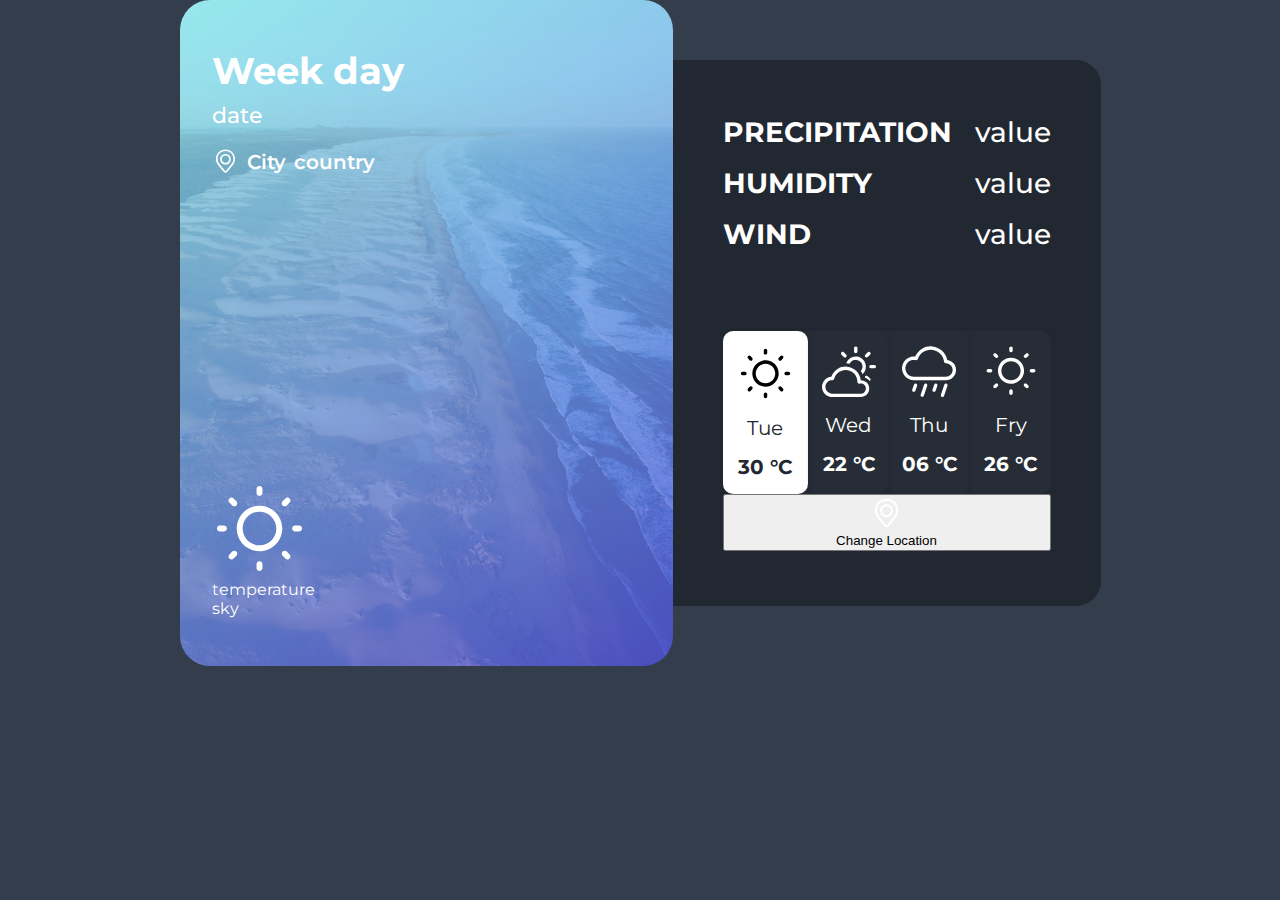
==== commit 085a31ba: "Merge branch 'main' into main" ====
--- a/weather.html
+++ b/weather.html
@@ -10,15 +10,18 @@
 <body>
    <div class="container">
         <div class="card-left">
-            <div class="card-left__top">
-                <div class="card-left__top-day">Tuesday</div>
-                <div class="card-left__top-date">20 Jun 2022</div>
-                <div class="card-left__top-location">
+            <div class="card-left__topL">
+                <div id="week" class="card-left__topL-day">Week day</div>
+                <div id="date" class="card-left__topL-date">date</div>
+                <div class="card-left__topL-location">
                     <svg xmlns="http://www.w3.org/2000/svg" width="27" height="27" viewBox="0 0 27 27" fill="none">
                         <path fill-rule="evenodd" clip-rule="evenodd" d="M8.15625 11.25C8.15625 8.29873 10.5487 5.90625 13.5 5.90625C16.4513 5.90625 18.8437 8.29873 18.8437 11.25C18.8437 14.2013 16.4513 16.5938 13.5 16.5938C10.5487 16.5938 8.15625 14.2013 8.15625 11.25ZM13.5 7.59375C11.4807 7.59375 9.84375 9.23071 9.84375 11.25C9.84375 13.2693 11.4807 14.9062 13.5 14.9062C15.5193 14.9062 17.1562 13.2693 17.1562 11.25C17.1562 9.23071 15.5193 7.59375 13.5 7.59375Z" fill="white"/>
                         <path fill-rule="evenodd" clip-rule="evenodd" d="M3.96491 9.96396C4.36352 5.12802 8.4047 1.40625 13.257 1.40625H13.743C18.5953 1.40625 22.6365 5.12802 23.0351 9.96396C23.2492 12.5617 22.4468 15.1413 20.7968 17.1591L15.4046 23.7537C14.4202 24.9575 12.5798 24.9575 11.5954 23.7537L6.20321 17.1591C4.55322 15.1413 3.75077 12.5617 3.96491 9.96396ZM13.257 3.09375C9.28293 3.09375 5.97317 6.14191 5.6467 10.1026C5.46849 12.2647 6.13634 14.4115 7.50958 16.091L12.9018 22.6855C13.211 23.0636 13.789 23.0636 14.0982 22.6855L19.4904 16.091C20.8637 14.4115 21.5315 12.2647 21.3533 10.1026C21.0268 6.14191 17.7171 3.09375 13.743 3.09375H13.257Z" fill="white"/>
                     </svg>
-                    <div>Biarritz, FR</div>
+                    <div class="card-left__topL-current-location">
+                    <div id="city">City</div>
+                    <div id="country">country</div>
+                    </div>
                 </div>
                 
             </div>
@@ -34,21 +37,21 @@
                     <path d="M14.8437 47.5C14.8437 49.1396 13.5146 50.4688 11.875 50.4688H7.91663C6.27703 50.4688 4.94788 49.1396 4.94788 47.5C4.94788 45.8604 6.27703 44.5312 7.91663 44.5312H11.875C13.5146 44.5312 14.8437 45.8604 14.8437 47.5Z" fill="white"/>
                     <path d="M24.4083 74.7898C25.5677 73.6305 25.5677 71.7508 24.4083 70.5914C23.2489 69.432 21.3692 69.432 20.2098 70.5914L17.4109 73.3903C16.2515 74.5497 16.2515 76.4294 17.4109 77.5888C18.5703 78.7482 20.45 78.7482 21.6093 77.5888L24.4083 74.7898Z" fill="white"/>
                 </svg>
-                <div class="card-left__bottom-temperature">29 ºС</div>
-                <div class="card-left__bottom-sun">Sunny</div>
+                <div class="card-left__bottom-temperature">temperature</div>
+                <div class="card-left__bottom-sun">sky</div>
             </div>
         </div>
         <div class="card-right">
-            <div class="card-right__wind">
-                <div class="card-right__wind-left-column">PRECIPITATION</div>
-                <div class="card-right__wind-right-column">0%</div>
-                <div class="card-right__wind-left-column">HUMIDITY</div>
-                <div class="card-right__wind-right-column">42%</div>
-                <div class="card-right__wind-left-column">WIND</div>
-                <div class="card-right__wind-right-column">3 km/h</div>
+            <div class="card-right__topR">
+                <div class="card-right__topR-left-column">PRECIPITATION</div>
+                <div id="percipitation-percent" class="card-right__topR-right-column">value</div>
+                <div class="card-right__topR-left-column">HUMIDITY</div>
+                <div id="humidity-percent" class="card-right__topR-right-column">value</div>
+                <div class="card-right__topR-left-column">WIND</div>
+                <div id="wind-percent" class="card-right__topR-right-column">value</div>
             </div>
-            <div class="card-right__week-day">
-                <!-- <div class="card-right__week-day--unactive card-right__week-day--active">
+            <div class="card-right__widget">
+                <div class="card-right__widget--unactive card-right__widget--active">
                     <svg xmlns="http://www.w3.org/2000/svg" width="55" height="55" viewBox="0 0 55 55" fill="none">
                         <path d="M27.5 2.86458C28.4492 2.86458 29.2187 3.63409 29.2187 4.58333V6.875C29.2187 7.82424 28.4492 8.59375 27.5 8.59375C26.5508 8.59375 25.7812 7.82424 25.7812 6.875V4.58333C25.7812 3.63409 26.5508 2.86458 27.5 2.86458Z" fill="black"/>
                         <path fill-rule="evenodd" clip-rule="evenodd" d="M14.3229 27.5C14.3229 20.2225 20.2225 14.3229 27.5 14.3229C34.7775 14.3229 40.6771 20.2225 40.6771 27.5C40.6771 34.7775 34.7775 40.6771 27.5 40.6771C20.2225 40.6771 14.3229 34.7775 14.3229 27.5ZM27.5 17.7604C22.121 17.7604 17.7604 22.121 17.7604 27.5C17.7604 32.879 22.121 37.2396 27.5 37.2396C32.879 37.2396 37.2396 32.879 37.2396 27.5C37.2396 22.121 32.879 17.7604 27.5 17.7604Z" fill="black"/>
@@ -60,10 +63,10 @@
                         <path d="M8.59375 27.5C8.59375 28.4492 7.82424 29.2187 6.875 29.2187H4.58333C3.63409 29.2187 2.86458 28.4492 2.86458 27.5C2.86458 26.5508 3.63409 25.7812 4.58333 25.7812H6.875C7.82424 25.7812 8.59375 26.5508 8.59375 27.5Z" fill="black"/>
                         <path d="M14.1311 43.2994C14.8024 42.6282 14.8024 41.5399 14.1311 40.8687C13.4599 40.1975 12.3717 40.1975 11.7005 40.8687L10.08 42.4891C9.40879 43.1604 9.40879 44.2486 10.08 44.9198C10.7512 45.591 11.8395 45.591 12.5107 44.9198L14.1311 43.2994Z" fill="black"/>
                       </svg>
-                    <div class="card-right__week-day-text">Tue</div>
-                    <div class="card-right__week-day-temperature">30 °C</div>
+                    <div class="card-right__widget-text">Tue</div>
+                    <div class="card-right__widget-temperature">30 °C</div>
                 </div>
-                <div class="card-right__week-day--unactive">
+                <div class="card-right__widget--unactive">
                     <svg xmlns="http://www.w3.org/2000/svg" width="54" height="54" viewBox="0 0 54 54" fill="none">
                         <g clip-path="url(#clip0_1_39)">
                           <path d="M23.625 27C25.192 26.9998 26.7433 27.3114 28.1887 27.9166C29.6341 28.5218 30.9447 29.4085 32.044 30.5252C33.1434 31.6418 34.0096 32.966 34.5922 34.4206C35.1748 35.8753 35.4621 37.4313 35.4375 38.9981C35.4335 39.2575 35.4894 39.5144 35.6009 39.7487C35.7123 39.983 35.8762 40.1884 36.08 40.349C36.2837 40.5097 36.5217 40.6212 36.7756 40.6749C37.0294 40.7285 37.2922 40.723 37.5435 40.6586C38.2918 40.4669 39.0741 40.4486 39.8306 40.6052C40.5871 40.7618 41.2978 41.0891 41.9085 41.5621C42.5193 42.0352 43.0139 42.6415 43.3547 43.3347C43.6955 44.028 43.8735 44.79 43.875 45.5625C43.875 46.9052 43.3416 48.1928 42.3922 49.1422C41.4428 50.0916 40.1552 50.625 38.8125 50.625H10.125C9.22759 50.6199 8.3402 50.436 7.51474 50.0839C6.68928 49.7318 5.94232 49.2186 5.31755 48.5744C4.69278 47.9301 4.20274 47.1678 3.87611 46.3319C3.54947 45.4961 3.39279 44.6035 3.41523 43.7063C3.43767 42.8092 3.63878 41.9255 4.00679 41.107C4.37481 40.2886 4.90235 39.5517 5.55854 38.9395C6.21474 38.3273 6.98642 37.8521 7.82845 37.5417C8.67049 37.2313 9.56596 37.0919 10.4625 37.1317C10.8514 37.1518 11.2352 37.0367 11.5489 36.806C11.8626 36.5753 12.0869 36.2433 12.1837 35.8661C12.8384 33.3292 14.3174 31.0817 16.3884 29.4768C18.4594 27.8719 21.005 27.0007 23.625 27ZM38.7214 37.125C38.3417 33.7032 36.8106 30.512 34.3793 28.0745C31.948 25.637 28.7606 24.0979 25.3398 23.7095C21.919 23.3211 18.4677 24.1065 15.5518 25.937C12.636 27.7674 10.4285 30.5342 9.29137 33.7837C6.68567 33.997 4.26347 35.21 2.5318 37.1687C0.800126 39.1274 -0.10677 41.68 0.000945259 44.2922C0.10866 46.9044 1.22264 49.3736 3.10969 51.1831C4.99674 52.9926 7.51058 54.002 10.125 54H38.8125C41.0503 54 43.1964 53.1111 44.7787 51.5287C46.361 49.9464 47.25 47.8003 47.25 45.5625C47.25 43.3247 46.361 41.1786 44.7787 39.5963C43.1964 38.0139 41.0503 37.125 38.8125 37.125H38.7214Z" fill="white"/>
@@ -75,10 +78,10 @@
                           </clipPath>
                         </defs>
                       </svg>
-                    <div class="card-right__week-day-text">Wed</div>
-                    <div class="card-right__week-day-temperature">22 °C</div>
+                    <div class="card-right__widget-text">Wed</div>
+                    <div class="card-right__widget-temperature">22 °C</div>
                 </div>
-                <div class="card-right__week-day--unactive">
+                <div class="card-right__widget--unactive">
                     <svg xmlns="http://www.w3.org/2000/svg" width="54" height="54" viewBox="0 0 54 54" fill="none">
                         <g clip-path="url(#clip0_1_43)">
                           <path d="M14.0333 40.5844C14.2436 40.6545 14.4381 40.7654 14.6056 40.9108C14.7731 41.0562 14.9103 41.2331 15.0093 41.4315C15.1084 41.6299 15.1673 41.8459 15.1829 42.0671C15.1984 42.2883 15.1701 42.5105 15.0998 42.7208L13.4123 47.7833C13.2586 48.1918 12.9527 48.5249 12.5587 48.7126C12.1646 48.9004 11.7132 48.9282 11.2991 48.7902C10.8851 48.6521 10.5406 48.359 10.338 47.9724C10.1354 47.5858 10.0906 47.1358 10.2128 46.7167L11.9003 41.6542C12.0413 41.2295 12.3452 40.8782 12.7452 40.6776C13.1452 40.477 13.6085 40.4434 14.0333 40.5844ZM24.1583 40.5844C24.3686 40.6545 24.5631 40.7654 24.7306 40.9108C24.8981 41.0562 25.0353 41.2331 25.1343 41.4315C25.2334 41.6299 25.2923 41.8459 25.3079 42.0671C25.3234 42.2883 25.2951 42.5105 25.2248 42.7208L21.8498 52.8458C21.6961 53.2543 21.3902 53.5874 20.9962 53.7751C20.6021 53.9629 20.1507 53.9907 19.7366 53.8527C19.3226 53.7146 18.9781 53.4215 18.7755 53.0349C18.5729 52.6483 18.5281 52.1983 18.6503 51.7792L22.0253 41.6542C22.1663 41.2295 22.4702 40.8782 22.8702 40.6776C23.2702 40.477 23.7335 40.4434 24.1583 40.5844ZM34.2833 40.5844C34.4936 40.6545 34.6881 40.7654 34.8556 40.9108C35.0231 41.0562 35.1603 41.2331 35.2593 41.4315C35.3584 41.6299 35.4173 41.8459 35.4329 42.0671C35.4484 42.2883 35.4201 42.5105 35.3498 42.7208L33.6623 47.7833C33.5086 48.1918 33.2027 48.5249 32.8087 48.7126C32.4146 48.9004 31.9632 48.9282 31.5491 48.7902C31.1351 48.6521 30.7906 48.359 30.588 47.9724C30.3854 47.5858 30.3406 47.1358 30.4628 46.7167L32.1503 41.6542C32.2913 41.2295 32.5952 40.8782 32.9952 40.6776C33.3952 40.477 33.8585 40.4434 34.2833 40.5844ZM44.4083 40.5844C44.6186 40.6545 44.8131 40.7654 44.9806 40.9108C45.1481 41.0562 45.2853 41.2331 45.3843 41.4315C45.4834 41.6299 45.5423 41.8459 45.5579 42.0671C45.5734 42.2883 45.5451 42.5105 45.4748 42.7208L42.0998 52.8458C42.0362 53.0637 41.9293 53.2665 41.7855 53.4422C41.6418 53.6178 41.464 53.7627 41.2629 53.868C41.0619 53.9734 40.8416 54.0371 40.6154 54.0553C40.3891 54.0735 40.1615 54.0459 39.9461 53.9742C39.7308 53.9024 39.5321 53.7879 39.3621 53.6375C39.192 53.4872 39.054 53.3041 38.9564 53.0991C38.8587 52.8942 38.8034 52.6717 38.7938 52.4449C38.7841 52.2181 38.8204 51.9917 38.9003 51.7792L42.2753 41.6542C42.4163 41.2295 42.7202 40.8782 43.1202 40.6776C43.5202 40.477 43.9835 40.4434 44.4083 40.5844ZM45.2419 16.9661C44.541 13.433 42.7283 10.2168 40.0687 7.78774C37.4091 5.35865 34.0422 3.84408 30.4602 3.46548C26.8782 3.08688 23.2691 3.86411 20.1604 5.68353C17.0518 7.50295 14.6068 10.2691 13.1828 13.5776C11.5858 13.3937 9.96817 13.5376 8.4288 14.0005C6.88943 14.4635 5.46075 15.2358 4.23023 16.2701C2.99971 17.3044 1.99325 18.579 1.27246 20.0159C0.551675 21.4527 0.131736 23.0215 0.0383521 24.6263C-0.0550314 26.2311 0.180107 27.838 0.72937 29.3487C1.27863 30.8595 2.13046 32.2422 3.23271 33.4123C4.33495 34.5823 5.66441 35.5151 7.13969 36.1535C8.61497 36.7919 10.205 37.1225 11.8125 37.125H43.875C46.4438 37.1279 48.9176 36.1544 50.7954 34.4016C52.6732 32.6488 53.8146 30.2478 53.9884 27.685C54.1622 25.1221 53.3553 22.589 51.7313 20.5988C50.1073 18.6085 47.7875 17.31 45.2419 16.9661ZM28.6875 6.75C32.0084 6.74931 35.213 7.97266 37.6886 10.1861C40.1642 12.3996 41.7371 15.4479 42.1065 18.7481C42.1524 19.1628 42.3502 19.5457 42.6619 19.8231C42.9735 20.1004 43.3768 20.2525 43.794 20.25H43.875C45.6652 20.25 47.3821 20.9612 48.648 22.227C49.9139 23.4929 50.625 25.2098 50.625 27C50.625 28.7902 49.9139 30.5071 48.648 31.773C47.3821 33.0388 45.6652 33.75 43.875 33.75H11.8125C10.618 33.7494 9.43725 33.4952 8.34834 33.0042C7.25942 32.5132 6.28718 31.7965 5.49591 30.9017C4.70465 30.0068 4.11241 28.9542 3.75836 27.8134C3.40431 26.6725 3.29652 25.4695 3.44213 24.284C3.58775 23.0984 3.98343 21.9572 4.60302 20.936C5.22261 19.9147 6.05198 19.0367 7.03627 18.3599C8.02055 17.6831 9.13732 17.2231 10.3127 17.0101C11.4881 16.7972 12.6952 16.8363 13.8544 17.1248C14.2679 17.2279 14.7052 17.1707 15.0783 16.9648C15.4514 16.7588 15.7328 16.4193 15.8659 16.0144C16.7578 13.3183 18.4768 10.972 20.7786 9.30886C23.0804 7.6457 25.8478 6.75033 28.6875 6.75Z" fill="white"/>
@@ -89,10 +92,10 @@
                           </clipPath>
                         </defs>
                       </svg>
-                    <div class="card-right__week-day-text">Thu</div>
-                    <div class="card-right__week-day-temperature">06 °C</div>    
+                    <div class="card-right__widget-text">Thu</div>
+                    <div class="card-right__widget-temperature">06 °C</div>    
                 </div>
-                <div class="card-right__week-day--unactive">
+                <div class="card-right__widget--unactive">
                     <svg xmlns="http://www.w3.org/2000/svg" width="56" height="55" viewBox="0 0 56 55" fill="none">
                         <path d="M28.0048 3.54557C28.9449 3.54557 29.707 4.30134 29.707 5.23363V7.48438C29.707 8.41666 28.9449 9.17243 28.0048 9.17243C27.0647 9.17243 26.3026 8.41666 26.3026 7.48438V5.23363C26.3026 4.30134 27.0647 3.54557 28.0048 3.54557Z" fill="white"/>
                         <path fill-rule="evenodd" clip-rule="evenodd" d="M14.9544 27.7411C14.9544 20.5935 20.7973 14.7993 28.0048 14.7993C35.2123 14.7993 41.0552 20.5935 41.0552 27.7411C41.0552 34.8886 35.2123 40.6828 28.0048 40.6828C20.7973 40.6828 14.9544 34.8886 14.9544 27.7411ZM28.0048 18.1754C22.6775 18.1754 18.3589 22.4581 18.3589 27.7411C18.3589 33.024 22.6775 37.3067 28.0048 37.3067C33.3321 37.3067 37.6507 33.024 37.6507 27.7411C37.6507 22.4581 33.3321 18.1754 28.0048 18.1754Z" fill="white"/>
@@ -104,20 +107,21 @@
                         <path d="M9.28034 27.7411C9.28034 28.6734 8.51823 29.4291 7.57812 29.4291H5.30849C4.36837 29.4291 3.60626 28.6734 3.60626 27.7411C3.60626 26.8088 4.36837 26.053 5.30849 26.053H7.57812C8.51823 26.053 9.28034 26.8088 9.28034 27.7411Z" fill="white"/>
                         <path d="M14.7645 43.2583C15.4292 42.5991 15.4292 41.5303 14.7645 40.871C14.0997 40.2118 13.0219 40.2118 12.3572 40.871L10.7523 42.4626C10.0875 43.1218 10.0875 44.1906 10.7523 44.8498C11.4171 45.5091 12.4949 45.5091 13.1596 44.8498L14.7645 43.2583Z" fill="white"/>
                       </svg>
-                    <div class="card-right__week-day-text">Fry</div>
-                    <div class="card-right__week-day-temperature">26 °C</div>
-                </div> -->
+                    <div class="card-right__widget-text">Fry</div>
+                    <div class="card-right__widget-temperature">26 °C</div>
+                </div>
             </div>
-            <div class="card-right__button">
+            <button onclick="changeLocation()" class="card-right__button">
                 <svg xmlns="http://www.w3.org/2000/svg" width="33" height="33" viewBox="0 0 33 33" fill="none">
                     <path fill-rule="evenodd" clip-rule="evenodd" d="M9.96875 13.75C9.96875 10.1429 12.8929 7.21875 16.5 7.21875C20.1071 7.21875 23.0313 10.1429 23.0313 13.75C23.0313 17.3571 20.1071 20.2812 16.5 20.2812C12.8929 20.2812 9.96875 17.3571 9.96875 13.75ZM16.5 9.28125C14.032 9.28125 12.0313 11.282 12.0313 13.75C12.0313 16.218 14.032 18.2188 16.5 18.2188C18.968 18.2188 20.9688 16.218 20.9688 13.75C20.9688 11.282 18.968 9.28125 16.5 9.28125Z" fill="white"/>
                     <path fill-rule="evenodd" clip-rule="evenodd" d="M4.846 12.1782C5.3332 6.26758 10.2724 1.71875 16.203 1.71875H16.797C22.7276 1.71875 27.6668 6.26758 28.154 12.1782C28.4157 15.3532 27.435 18.506 25.4183 20.9723L18.8278 29.0322C17.6247 30.5036 15.3753 30.5036 14.1722 29.0322L7.5817 20.9723C5.56505 18.506 4.58429 15.3532 4.846 12.1782ZM16.203 3.78125C11.3458 3.78125 7.30055 7.50678 6.90153 12.3476C6.68371 14.9901 7.49997 17.6141 9.17838 19.6667L15.7688 27.7267C16.1467 28.1888 16.8533 28.1888 17.2312 27.7267L23.8216 19.6667C25.5 17.6141 26.3163 14.9901 26.0985 12.3476C25.6995 7.50678 21.6542 3.78125 16.797 3.78125H16.203Z" fill="white"/>
                   </svg>
                 <div>Change Location</div>
-            </div>
+                </button>
         </div>
            
    </div>
+
   <script src="./weather.js">
   </script>
 </body>
--- a/weather.css
+++ b/weather.css
@@ -1,9 +1,11 @@
 @import url('https://fonts.googleapis.com/css2?family=Montserrat:wght@400;500;600;700&display=swap');
-@import url(style/card-left.css);
-@import url(style/card-right.css);
-@import url(style/text.css);
-:root {
-}
+@import url(./style/card-left.css);
+@import url(./style/topL.css);
+@import url(./style/bottom.css);
+@import url(./style/card-right.css);
+@import url(./style/topR.css);
+@import url(./style/widget.css);
+@import url(./style/button.css);
 *,
 *::before,
 *::after {
@@ -22,7 +24,6 @@
 .container {
     display: flex;
     align-items: center;
-    justify-content: center;
 }
 @media screen and (max-width:1000px) {
     .container{
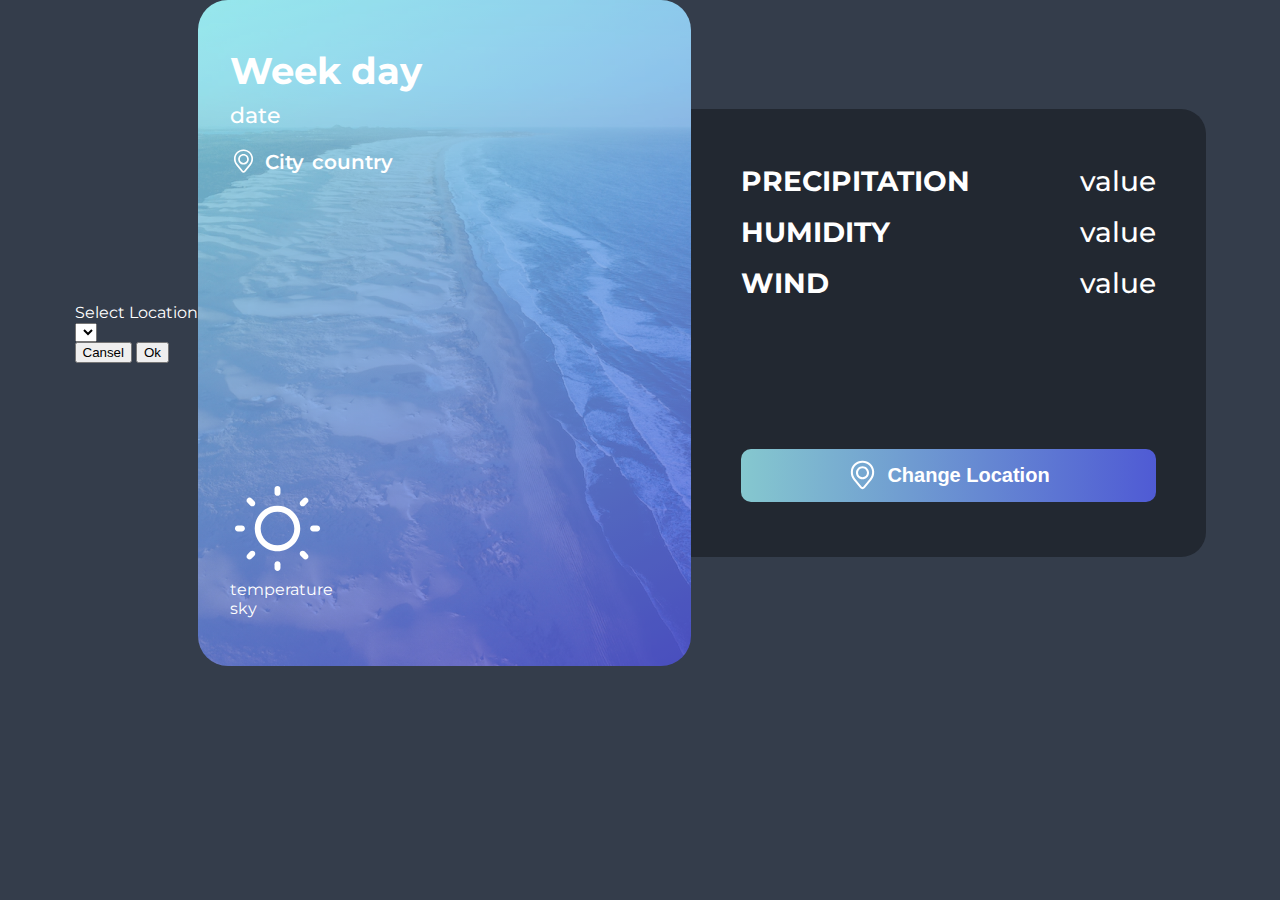
==== commit 8fa04abd: "вынесено модальное окно на уровень вверх" ====
--- a/weather.html
+++ b/weather.html
@@ -8,118 +8,71 @@
     
 </head>
 <body>
+    <div class="modal closed" id="pop-up">
+        <div class="modal-window">
+          <div>Select Location</div>
+          <select class="select" id="location-select"></select>
+          <div class="two-buttons">
+            <button class="btn-modal close-modal">Cansel</button>
+            <button class="btn-modal close-modal">Ok</button>
+          </div>
+        </div>
+        <div class="modal-overlay close-modal"></div>
+      </div>
    <div class="container">
-        <div class="card-left">
-            <div class="card-left__topL">
-                <div id="week" class="card-left__topL-day">Week day</div>
-                <div id="date" class="card-left__topL-date">date</div>
-                <div class="card-left__topL-location">
-                    <svg xmlns="http://www.w3.org/2000/svg" width="27" height="27" viewBox="0 0 27 27" fill="none">
-                        <path fill-rule="evenodd" clip-rule="evenodd" d="M8.15625 11.25C8.15625 8.29873 10.5487 5.90625 13.5 5.90625C16.4513 5.90625 18.8437 8.29873 18.8437 11.25C18.8437 14.2013 16.4513 16.5938 13.5 16.5938C10.5487 16.5938 8.15625 14.2013 8.15625 11.25ZM13.5 7.59375C11.4807 7.59375 9.84375 9.23071 9.84375 11.25C9.84375 13.2693 11.4807 14.9062 13.5 14.9062C15.5193 14.9062 17.1562 13.2693 17.1562 11.25C17.1562 9.23071 15.5193 7.59375 13.5 7.59375Z" fill="white"/>
-                        <path fill-rule="evenodd" clip-rule="evenodd" d="M3.96491 9.96396C4.36352 5.12802 8.4047 1.40625 13.257 1.40625H13.743C18.5953 1.40625 22.6365 5.12802 23.0351 9.96396C23.2492 12.5617 22.4468 15.1413 20.7968 17.1591L15.4046 23.7537C14.4202 24.9575 12.5798 24.9575 11.5954 23.7537L6.20321 17.1591C4.55322 15.1413 3.75077 12.5617 3.96491 9.96396ZM13.257 3.09375C9.28293 3.09375 5.97317 6.14191 5.6467 10.1026C5.46849 12.2647 6.13634 14.4115 7.50958 16.091L12.9018 22.6855C13.211 23.0636 13.789 23.0636 14.0982 22.6855L19.4904 16.091C20.8637 14.4115 21.5315 12.2647 21.3533 10.1026C21.0268 6.14191 17.7171 3.09375 13.743 3.09375H13.257Z" fill="white"/>
-                    </svg>
-                    <div class="card-left__topL-current-location">
-                    <div id="city">City</div>
-                    <div id="country">country</div>
-                    </div>
-                </div>
-                
-            </div>
-            <div class="card-left__bottom">
-                <svg xmlns="http://www.w3.org/2000/svg" width="95" height="95" viewBox="0 0 95 95" fill="none">
-                    <path d="M47.5 4.94792C49.1396 4.94792 50.4687 6.27707 50.4687 7.91667V11.875C50.4687 13.5146 49.1396 14.8438 47.5 14.8438C45.8604 14.8438 44.5312 13.5146 44.5312 11.875V7.91667C44.5312 6.27707 45.8604 4.94792 47.5 4.94792Z" fill="white"/>
-                    <path fill-rule="evenodd" clip-rule="evenodd" d="M24.7395 47.5C24.7395 34.9298 34.9297 24.7396 47.5 24.7396C60.0702 24.7396 70.2604 34.9298 70.2604 47.5C70.2604 60.0702 60.0702 70.2604 47.5 70.2604C34.9297 70.2604 24.7395 60.0702 24.7395 47.5ZM47.5 30.6771C38.2089 30.6771 30.677 38.209 30.677 47.5C30.677 56.791 38.2089 64.3229 47.5 64.3229C56.791 64.3229 64.3229 56.791 64.3229 47.5C64.3229 38.209 56.791 30.6771 47.5 30.6771Z" fill="white"/>
-                    <path d="M21.6096 17.4112C20.4502 16.2519 18.5705 16.2519 17.4111 17.4112C16.2518 18.5706 16.2518 20.4503 17.4111 21.6097L20.2101 24.4086C21.3695 25.568 23.2492 25.568 24.4086 24.4086C25.5679 23.2493 25.5679 21.3696 24.4086 20.2102L21.6096 17.4112Z" fill="white"/>
-                    <path d="M90.052 47.5C90.052 49.1396 88.7229 50.4688 87.0833 50.4688H83.125C81.4854 50.4688 80.1562 49.1396 80.1562 47.5C80.1562 45.8604 81.4854 44.5312 83.125 44.5312H87.0833C88.7229 44.5312 90.052 45.8604 90.052 47.5Z" fill="white"/>
-                    <path d="M77.5887 21.6096C78.7481 20.4503 78.7481 18.5706 77.5887 17.4112C76.4294 16.2518 74.5497 16.2518 73.3903 17.4112L70.5913 20.2102C69.432 21.3695 69.432 23.2492 70.5913 24.4086C71.7507 25.568 73.6304 25.568 74.7898 24.4086L77.5887 21.6096Z" fill="white"/>
-                    <path d="M47.5 80.1562C49.1396 80.1562 50.4687 81.4854 50.4687 83.125V87.0833C50.4687 88.7229 49.1396 90.0521 47.5 90.0521C45.8604 90.0521 44.5312 88.7229 44.5312 87.0833V83.125C44.5312 81.4854 45.8604 80.1562 47.5 80.1562Z" fill="white"/>
-                    <path d="M74.79 70.5914C73.6307 69.4321 71.751 69.4321 70.5916 70.5914C69.4322 71.7508 69.4322 73.6305 70.5916 74.7899L73.3905 77.5888C74.5499 78.7482 76.4296 78.7482 77.589 77.5888C78.7484 76.4295 78.7484 74.5498 77.589 73.3904L74.79 70.5914Z" fill="white"/>
-                    <path d="M14.8437 47.5C14.8437 49.1396 13.5146 50.4688 11.875 50.4688H7.91663C6.27703 50.4688 4.94788 49.1396 4.94788 47.5C4.94788 45.8604 6.27703 44.5312 7.91663 44.5312H11.875C13.5146 44.5312 14.8437 45.8604 14.8437 47.5Z" fill="white"/>
-                    <path d="M24.4083 74.7898C25.5677 73.6305 25.5677 71.7508 24.4083 70.5914C23.2489 69.432 21.3692 69.432 20.2098 70.5914L17.4109 73.3903C16.2515 74.5497 16.2515 76.4294 17.4109 77.5888C18.5703 78.7482 20.45 78.7482 21.6093 77.5888L24.4083 74.7898Z" fill="white"/>
+     
+      <div class="card-left">
+          <div class="card-left__topL">
+              <div id="current-day" class="card-left__topL-day">Week day</div>
+              <div id="date" class="card-left__topL-date">date</div>
+              <div class="card-left__topL-location">
+                  <svg xmlns="http://www.w3.org/2000/svg" width="27" height="27" viewBox="0 0 27 27" fill="none">
+                      <path fill-rule="evenodd" clip-rule="evenodd" d="M8.15625 11.25C8.15625 8.29873 10.5487 5.90625 13.5 5.90625C16.4513 5.90625 18.8437 8.29873 18.8437 11.25C18.8437 14.2013 16.4513 16.5938 13.5 16.5938C10.5487 16.5938 8.15625 14.2013 8.15625 11.25ZM13.5 7.59375C11.4807 7.59375 9.84375 9.23071 9.84375 11.25C9.84375 13.2693 11.4807 14.9062 13.5 14.9062C15.5193 14.9062 17.1562 13.2693 17.1562 11.25C17.1562 9.23071 15.5193 7.59375 13.5 7.59375Z" fill="white"/>
+                      <path fill-rule="evenodd" clip-rule="evenodd" d="M3.96491 9.96396C4.36352 5.12802 8.4047 1.40625 13.257 1.40625H13.743C18.5953 1.40625 22.6365 5.12802 23.0351 9.96396C23.2492 12.5617 22.4468 15.1413 20.7968 17.1591L15.4046 23.7537C14.4202 24.9575 12.5798 24.9575 11.5954 23.7537L6.20321 17.1591C4.55322 15.1413 3.75077 12.5617 3.96491 9.96396ZM13.257 3.09375C9.28293 3.09375 5.97317 6.14191 5.6467 10.1026C5.46849 12.2647 6.13634 14.4115 7.50958 16.091L12.9018 22.6855C13.211 23.0636 13.789 23.0636 14.0982 22.6855L19.4904 16.091C20.8637 14.4115 21.5315 12.2647 21.3533 10.1026C21.0268 6.14191 17.7171 3.09375 13.743 3.09375H13.257Z" fill="white"/>
+                  </svg>
+                  <div class="card-left__topL-current-location">
+                  <div id="city">City</div>
+                  <div id="country">country</div>
+                  </div>
+              </div>
+              
+          </div>
+          <div class="card-left__bottom">
+              <svg xmlns="http://www.w3.org/2000/svg" width="95" height="95" viewBox="0 0 95 95" fill="none">
+                  <path d="M47.5 4.94792C49.1396 4.94792 50.4687 6.27707 50.4687 7.91667V11.875C50.4687 13.5146 49.1396 14.8438 47.5 14.8438C45.8604 14.8438 44.5312 13.5146 44.5312 11.875V7.91667C44.5312 6.27707 45.8604 4.94792 47.5 4.94792Z" fill="white"/>
+                  <path fill-rule="evenodd" clip-rule="evenodd" d="M24.7395 47.5C24.7395 34.9298 34.9297 24.7396 47.5 24.7396C60.0702 24.7396 70.2604 34.9298 70.2604 47.5C70.2604 60.0702 60.0702 70.2604 47.5 70.2604C34.9297 70.2604 24.7395 60.0702 24.7395 47.5ZM47.5 30.6771C38.2089 30.6771 30.677 38.209 30.677 47.5C30.677 56.791 38.2089 64.3229 47.5 64.3229C56.791 64.3229 64.3229 56.791 64.3229 47.5C64.3229 38.209 56.791 30.6771 47.5 30.6771Z" fill="white"/>
+                  <path d="M21.6096 17.4112C20.4502 16.2519 18.5705 16.2519 17.4111 17.4112C16.2518 18.5706 16.2518 20.4503 17.4111 21.6097L20.2101 24.4086C21.3695 25.568 23.2492 25.568 24.4086 24.4086C25.5679 23.2493 25.5679 21.3696 24.4086 20.2102L21.6096 17.4112Z" fill="white"/>
+                  <path d="M90.052 47.5C90.052 49.1396 88.7229 50.4688 87.0833 50.4688H83.125C81.4854 50.4688 80.1562 49.1396 80.1562 47.5C80.1562 45.8604 81.4854 44.5312 83.125 44.5312H87.0833C88.7229 44.5312 90.052 45.8604 90.052 47.5Z" fill="white"/>
+                  <path d="M77.5887 21.6096C78.7481 20.4503 78.7481 18.5706 77.5887 17.4112C76.4294 16.2518 74.5497 16.2518 73.3903 17.4112L70.5913 20.2102C69.432 21.3695 69.432 23.2492 70.5913 24.4086C71.7507 25.568 73.6304 25.568 74.7898 24.4086L77.5887 21.6096Z" fill="white"/>
+                  <path d="M47.5 80.1562C49.1396 80.1562 50.4687 81.4854 50.4687 83.125V87.0833C50.4687 88.7229 49.1396 90.0521 47.5 90.0521C45.8604 90.0521 44.5312 88.7229 44.5312 87.0833V83.125C44.5312 81.4854 45.8604 80.1562 47.5 80.1562Z" fill="white"/>
+                  <path d="M74.79 70.5914C73.6307 69.4321 71.751 69.4321 70.5916 70.5914C69.4322 71.7508 69.4322 73.6305 70.5916 74.7899L73.3905 77.5888C74.5499 78.7482 76.4296 78.7482 77.589 77.5888C78.7484 76.4295 78.7484 74.5498 77.589 73.3904L74.79 70.5914Z" fill="white"/>
+                  <path d="M14.8437 47.5C14.8437 49.1396 13.5146 50.4688 11.875 50.4688H7.91663C6.27703 50.4688 4.94788 49.1396 4.94788 47.5C4.94788 45.8604 6.27703 44.5312 7.91663 44.5312H11.875C13.5146 44.5312 14.8437 45.8604 14.8437 47.5Z" fill="white"/>
+                  <path d="M24.4083 74.7898C25.5677 73.6305 25.5677 71.7508 24.4083 70.5914C23.2489 69.432 21.3692 69.432 20.2098 70.5914L17.4109 73.3903C16.2515 74.5497 16.2515 76.4294 17.4109 77.5888C18.5703 78.7482 20.45 78.7482 21.6093 77.5888L24.4083 74.7898Z" fill="white"/>
+              </svg>
+              <div id="current-temperature" class="card-left__bottom-temperature">temperature</div>
+              <div class="card-left__bottom-sun">sky</div>
+          </div>
+      </div>
+      <div class="card-right">
+          <div class="card-right__topR">
+              <div class="card-right__topR-left-column">PRECIPITATION</div>
+              <div id="percipitation-percent" class="card-right__topR-right-column">value</div>
+              <div class="card-right__topR-left-column">HUMIDITY</div>
+              <div id="humidity-percent" class="card-right__topR-right-column">value</div>
+              <div class="card-right__topR-left-column">WIND</div>
+              <div id="wind-percent" class="card-right__topR-right-column">value</div>
+          </div>
+          <div class="card-right__widget">
+              
+          </div>
+          <button class="card-right__button open-modal">
+              <svg xmlns="http://www.w3.org/2000/svg" width="33" height="33" viewBox="0 0 33 33" fill="none">
+                  <path fill-rule="evenodd" clip-rule="evenodd" d="M9.96875 13.75C9.96875 10.1429 12.8929 7.21875 16.5 7.21875C20.1071 7.21875 23.0313 10.1429 23.0313 13.75C23.0313 17.3571 20.1071 20.2812 16.5 20.2812C12.8929 20.2812 9.96875 17.3571 9.96875 13.75ZM16.5 9.28125C14.032 9.28125 12.0313 11.282 12.0313 13.75C12.0313 16.218 14.032 18.2188 16.5 18.2188C18.968 18.2188 20.9688 16.218 20.9688 13.75C20.9688 11.282 18.968 9.28125 16.5 9.28125Z" fill="white"/>
+                  <path fill-rule="evenodd" clip-rule="evenodd" d="M4.846 12.1782C5.3332 6.26758 10.2724 1.71875 16.203 1.71875H16.797C22.7276 1.71875 27.6668 6.26758 28.154 12.1782C28.4157 15.3532 27.435 18.506 25.4183 20.9723L18.8278 29.0322C17.6247 30.5036 15.3753 30.5036 14.1722 29.0322L7.5817 20.9723C5.56505 18.506 4.58429 15.3532 4.846 12.1782ZM16.203 3.78125C11.3458 3.78125 7.30055 7.50678 6.90153 12.3476C6.68371 14.9901 7.49997 17.6141 9.17838 19.6667L15.7688 27.7267C16.1467 28.1888 16.8533 28.1888 17.2312 27.7267L23.8216 19.6667C25.5 17.6141 26.3163 14.9901 26.0985 12.3476C25.6995 7.50678 21.6542 3.78125 16.797 3.78125H16.203Z" fill="white"/>
                 </svg>
-                <div class="card-left__bottom-temperature">temperature</div>
-                <div class="card-left__bottom-sun">sky</div>
-            </div>
-        </div>
-        <div class="card-right">
-            <div class="card-right__topR">
-                <div class="card-right__topR-left-column">PRECIPITATION</div>
-                <div id="percipitation-percent" class="card-right__topR-right-column">value</div>
-                <div class="card-right__topR-left-column">HUMIDITY</div>
-                <div id="humidity-percent" class="card-right__topR-right-column">value</div>
-                <div class="card-right__topR-left-column">WIND</div>
-                <div id="wind-percent" class="card-right__topR-right-column">value</div>
-            </div>
-            <div class="card-right__widget">
-                <div class="card-right__widget--unactive card-right__widget--active">
-                    <svg xmlns="http://www.w3.org/2000/svg" width="55" height="55" viewBox="0 0 55 55" fill="none">
-                        <path d="M27.5 2.86458C28.4492 2.86458 29.2187 3.63409 29.2187 4.58333V6.875C29.2187 7.82424 28.4492 8.59375 27.5 8.59375C26.5508 8.59375 25.7812 7.82424 25.7812 6.875V4.58333C25.7812 3.63409 26.5508 2.86458 27.5 2.86458Z" fill="black"/>
-                        <path fill-rule="evenodd" clip-rule="evenodd" d="M14.3229 27.5C14.3229 20.2225 20.2225 14.3229 27.5 14.3229C34.7775 14.3229 40.6771 20.2225 40.6771 27.5C40.6771 34.7775 34.7775 40.6771 27.5 40.6771C20.2225 40.6771 14.3229 34.7775 14.3229 27.5ZM27.5 17.7604C22.121 17.7604 17.7604 22.121 17.7604 27.5C17.7604 32.879 22.121 37.2396 27.5 37.2396C32.879 37.2396 37.2396 32.879 37.2396 27.5C37.2396 22.121 32.879 17.7604 27.5 17.7604Z" fill="black"/>
-                        <path d="M12.5108 10.0802C11.8396 9.40897 10.7514 9.40897 10.0802 10.0802C9.40895 10.7514 9.40895 11.8396 10.0802 12.5109L11.7006 14.1313C12.3718 14.8025 13.4601 14.8025 14.1313 14.1313C14.8025 13.4601 14.8025 12.3718 14.1313 11.7006L12.5108 10.0802Z" fill="black"/>
-                        <path d="M52.1354 27.5C52.1354 28.4492 51.3659 29.2187 50.4167 29.2187H48.125C47.1758 29.2187 46.4062 28.4492 46.4062 27.5C46.4062 26.5508 47.1758 25.7812 48.125 25.7812H50.4167C51.3659 25.7812 52.1354 26.5508 52.1354 27.5Z" fill="black"/>
-                        <path d="M44.9198 12.5108C45.591 11.8396 45.591 10.7514 44.9198 10.0802C44.2486 9.40895 43.1604 9.40895 42.4891 10.0802L40.8687 11.7006C40.1975 12.3718 40.1975 13.4601 40.8687 14.1313C41.5399 14.8025 42.6281 14.8025 43.2994 14.1313L44.9198 12.5108Z" fill="black"/>
-                        <path d="M27.5 46.4062C28.4492 46.4062 29.2187 47.1758 29.2187 48.125V50.4167C29.2187 51.3659 28.4492 52.1354 27.5 52.1354C26.5508 52.1354 25.7812 51.3659 25.7812 50.4167V48.125C25.7812 47.1758 26.5508 46.4062 27.5 46.4062Z" fill="black"/>
-                        <path d="M43.2995 40.8687C42.6283 40.1975 41.54 40.1975 40.8688 40.8687C40.1976 41.5399 40.1976 42.6282 40.8688 43.2994L42.4893 44.9198C43.1605 45.5911 44.2488 45.5911 44.92 44.9198C45.5912 44.2486 45.5912 43.1604 44.92 42.4892L43.2995 40.8687Z" fill="black"/>
-                        <path d="M8.59375 27.5C8.59375 28.4492 7.82424 29.2187 6.875 29.2187H4.58333C3.63409 29.2187 2.86458 28.4492 2.86458 27.5C2.86458 26.5508 3.63409 25.7812 4.58333 25.7812H6.875C7.82424 25.7812 8.59375 26.5508 8.59375 27.5Z" fill="black"/>
-                        <path d="M14.1311 43.2994C14.8024 42.6282 14.8024 41.5399 14.1311 40.8687C13.4599 40.1975 12.3717 40.1975 11.7005 40.8687L10.08 42.4891C9.40879 43.1604 9.40879 44.2486 10.08 44.9198C10.7512 45.591 11.8395 45.591 12.5107 44.9198L14.1311 43.2994Z" fill="black"/>
-                      </svg>
-                    <div class="card-right__widget-text">Tue</div>
-                    <div class="card-right__widget-temperature">30 °C</div>
-                </div>
-                <div class="card-right__widget--unactive">
-                    <svg xmlns="http://www.w3.org/2000/svg" width="54" height="54" viewBox="0 0 54 54" fill="none">
-                        <g clip-path="url(#clip0_1_39)">
-                          <path d="M23.625 27C25.192 26.9998 26.7433 27.3114 28.1887 27.9166C29.6341 28.5218 30.9447 29.4085 32.044 30.5252C33.1434 31.6418 34.0096 32.966 34.5922 34.4206C35.1748 35.8753 35.4621 37.4313 35.4375 38.9981C35.4335 39.2575 35.4894 39.5144 35.6009 39.7487C35.7123 39.983 35.8762 40.1884 36.08 40.349C36.2837 40.5097 36.5217 40.6212 36.7756 40.6749C37.0294 40.7285 37.2922 40.723 37.5435 40.6586C38.2918 40.4669 39.0741 40.4486 39.8306 40.6052C40.5871 40.7618 41.2978 41.0891 41.9085 41.5621C42.5193 42.0352 43.0139 42.6415 43.3547 43.3347C43.6955 44.028 43.8735 44.79 43.875 45.5625C43.875 46.9052 43.3416 48.1928 42.3922 49.1422C41.4428 50.0916 40.1552 50.625 38.8125 50.625H10.125C9.22759 50.6199 8.3402 50.436 7.51474 50.0839C6.68928 49.7318 5.94232 49.2186 5.31755 48.5744C4.69278 47.9301 4.20274 47.1678 3.87611 46.3319C3.54947 45.4961 3.39279 44.6035 3.41523 43.7063C3.43767 42.8092 3.63878 41.9255 4.00679 41.107C4.37481 40.2886 4.90235 39.5517 5.55854 38.9395C6.21474 38.3273 6.98642 37.8521 7.82845 37.5417C8.67049 37.2313 9.56596 37.0919 10.4625 37.1317C10.8514 37.1518 11.2352 37.0367 11.5489 36.806C11.8626 36.5753 12.0869 36.2433 12.1837 35.8661C12.8384 33.3292 14.3174 31.0817 16.3884 29.4768C18.4594 27.8719 21.005 27.0007 23.625 27ZM38.7214 37.125C38.3417 33.7032 36.8106 30.512 34.3793 28.0745C31.948 25.637 28.7606 24.0979 25.3398 23.7095C21.919 23.3211 18.4677 24.1065 15.5518 25.937C12.636 27.7674 10.4285 30.5342 9.29137 33.7837C6.68567 33.997 4.26347 35.21 2.5318 37.1687C0.800126 39.1274 -0.10677 41.68 0.000945259 44.2922C0.10866 46.9044 1.22264 49.3736 3.10969 51.1831C4.99674 52.9926 7.51058 54.002 10.125 54H38.8125C41.0503 54 43.1964 53.1111 44.7787 51.5287C46.361 49.9464 47.25 47.8003 47.25 45.5625C47.25 43.3247 46.361 41.1786 44.7787 39.5963C43.1964 38.0139 41.0503 37.125 38.8125 37.125H38.7214Z" fill="white"/>
-                          <path d="M35.4375 5.0625C35.4375 4.61495 35.2597 4.18572 34.9432 3.86926C34.6268 3.55279 34.1976 3.375 33.75 3.375C33.3025 3.375 32.8732 3.55279 32.5568 3.86926C32.2403 4.18572 32.0625 4.61495 32.0625 5.0625V8.4375C32.0625 8.88505 32.2403 9.31427 32.5568 9.63074C32.8732 9.94721 33.3025 10.125 33.75 10.125C34.1976 10.125 34.6268 9.94721 34.9432 9.63074C35.2597 9.31427 35.4375 8.88505 35.4375 8.4375V5.0625ZM48.0701 11.691C48.2313 11.5353 48.3599 11.3491 48.4483 11.1432C48.5367 10.9374 48.5833 10.7159 48.5852 10.4919C48.5872 10.2678 48.5445 10.0456 48.4596 9.8382C48.3748 9.63082 48.2495 9.4424 48.091 9.28396C47.9326 9.12551 47.7442 9.00021 47.5368 8.91536C47.3294 8.83051 47.1072 8.78782 46.8831 8.78977C46.6591 8.79171 46.4376 8.83826 46.2318 8.9267C46.0259 9.01514 45.8397 9.1437 45.684 9.30487L43.2945 11.691C42.9776 12.0079 42.7996 12.4376 42.7996 12.8857C42.7996 13.3339 42.9776 13.7636 43.2945 14.0805C43.6114 14.3974 44.0411 14.5754 44.4893 14.5754C44.9374 14.5754 45.3671 14.3974 45.684 14.0805L48.0701 11.691ZM21.816 9.30487C21.4977 8.99748 21.0715 8.82739 20.629 8.83124C20.1866 8.83508 19.7633 9.01255 19.4504 9.32543C19.1376 9.63831 18.9601 10.0616 18.9562 10.504C18.9524 10.9465 19.1225 11.3727 19.4299 11.691L21.816 14.0805C21.9729 14.2374 22.1592 14.3619 22.3642 14.4468C22.5692 14.5317 22.7889 14.5754 23.0108 14.5754C23.2326 14.5754 23.4524 14.5317 23.6573 14.4468C23.8623 14.3619 24.0486 14.2374 24.2055 14.0805C24.3624 13.9236 24.4869 13.7373 24.5718 13.5323C24.6567 13.3273 24.7004 13.1076 24.7004 12.8857C24.7004 12.6639 24.6567 12.4442 24.5718 12.2392C24.4869 12.0342 24.3624 11.8479 24.2055 11.691L21.816 9.30487ZM27.6683 20.6921C28.0877 19.8229 28.6887 19.0537 29.4307 18.4364C30.1728 17.8192 31.0385 17.3682 31.9696 17.114C32.9007 16.8598 33.8755 16.8082 34.8282 16.9627C35.781 17.1173 36.6895 17.4743 37.4925 18.0098C38.2955 18.5453 38.9743 19.2468 39.4832 20.067C39.992 20.8871 40.3191 21.8069 40.4423 22.7642C40.5655 23.7214 40.4819 24.694 40.1973 25.6163C39.9126 26.5385 39.4335 27.389 38.7923 28.1104C39.4639 29.0588 40.0478 30.0746 40.5338 31.1411C41.6775 30.1077 42.5702 28.8268 43.1438 27.396C43.7174 25.9652 43.9567 24.4223 43.8435 22.885C43.7303 21.3476 43.2676 19.8565 42.4906 18.5251C41.7137 17.1937 40.643 16.0574 39.3602 15.2026C38.0774 14.3479 36.6164 13.7973 35.0885 13.5929C33.5606 13.3885 32.0062 13.5356 30.5439 14.0231C29.0815 14.5106 27.7497 15.3256 26.6501 16.4058C25.5505 17.4861 24.7121 18.8032 24.1988 20.2568C25.3868 20.2939 26.5478 20.4424 27.6683 20.6921ZM42.8018 34.4419C44.8268 35.1675 46.5986 36.4331 47.9385 38.0599C48.1222 37.9111 48.2727 37.7253 48.38 37.5147C48.4874 37.304 48.5493 37.0732 48.5617 36.837C48.5741 36.6009 48.5367 36.3649 48.4521 36.1441C48.3674 35.9234 48.2373 35.7229 48.0701 35.5556L45.684 33.1695C45.4434 32.9275 45.1352 32.7641 44.7998 32.7009C44.4645 32.6377 44.1179 32.6776 43.8057 32.8154C43.4936 32.9532 43.2305 33.1824 43.0513 33.4728C42.872 33.7632 42.785 34.1011 42.8018 34.4419ZM48.9375 21.9375C48.49 21.9375 48.0607 22.1153 47.7443 22.4318C47.4278 22.7482 47.25 23.1774 47.25 23.625C47.25 24.0726 47.4278 24.5018 47.7443 24.8182C48.0607 25.1347 48.49 25.3125 48.9375 25.3125H52.3125C52.7601 25.3125 53.1893 25.1347 53.5057 24.8182C53.8222 24.5018 54 24.0726 54 23.625C54 23.1774 53.8222 22.7482 53.5057 22.4318C53.1893 22.1153 52.7601 21.9375 52.3125 21.9375H48.9375Z" fill="white"/>
-                        </g>
-                        <defs>
-                          <clipPath id="clip0_1_39">
-                            <rect width="54" height="54" fill="white"/>
-                          </clipPath>
-                        </defs>
-                      </svg>
-                    <div class="card-right__widget-text">Wed</div>
-                    <div class="card-right__widget-temperature">22 °C</div>
-                </div>
-                <div class="card-right__widget--unactive">
-                    <svg xmlns="http://www.w3.org/2000/svg" width="54" height="54" viewBox="0 0 54 54" fill="none">
-                        <g clip-path="url(#clip0_1_43)">
-                          <path d="M14.0333 40.5844C14.2436 40.6545 14.4381 40.7654 14.6056 40.9108C14.7731 41.0562 14.9103 41.2331 15.0093 41.4315C15.1084 41.6299 15.1673 41.8459 15.1829 42.0671C15.1984 42.2883 15.1701 42.5105 15.0998 42.7208L13.4123 47.7833C13.2586 48.1918 12.9527 48.5249 12.5587 48.7126C12.1646 48.9004 11.7132 48.9282 11.2991 48.7902C10.8851 48.6521 10.5406 48.359 10.338 47.9724C10.1354 47.5858 10.0906 47.1358 10.2128 46.7167L11.9003 41.6542C12.0413 41.2295 12.3452 40.8782 12.7452 40.6776C13.1452 40.477 13.6085 40.4434 14.0333 40.5844ZM24.1583 40.5844C24.3686 40.6545 24.5631 40.7654 24.7306 40.9108C24.8981 41.0562 25.0353 41.2331 25.1343 41.4315C25.2334 41.6299 25.2923 41.8459 25.3079 42.0671C25.3234 42.2883 25.2951 42.5105 25.2248 42.7208L21.8498 52.8458C21.6961 53.2543 21.3902 53.5874 20.9962 53.7751C20.6021 53.9629 20.1507 53.9907 19.7366 53.8527C19.3226 53.7146 18.9781 53.4215 18.7755 53.0349C18.5729 52.6483 18.5281 52.1983 18.6503 51.7792L22.0253 41.6542C22.1663 41.2295 22.4702 40.8782 22.8702 40.6776C23.2702 40.477 23.7335 40.4434 24.1583 40.5844ZM34.2833 40.5844C34.4936 40.6545 34.6881 40.7654 34.8556 40.9108C35.0231 41.0562 35.1603 41.2331 35.2593 41.4315C35.3584 41.6299 35.4173 41.8459 35.4329 42.0671C35.4484 42.2883 35.4201 42.5105 35.3498 42.7208L33.6623 47.7833C33.5086 48.1918 33.2027 48.5249 32.8087 48.7126C32.4146 48.9004 31.9632 48.9282 31.5491 48.7902C31.1351 48.6521 30.7906 48.359 30.588 47.9724C30.3854 47.5858 30.3406 47.1358 30.4628 46.7167L32.1503 41.6542C32.2913 41.2295 32.5952 40.8782 32.9952 40.6776C33.3952 40.477 33.8585 40.4434 34.2833 40.5844ZM44.4083 40.5844C44.6186 40.6545 44.8131 40.7654 44.9806 40.9108C45.1481 41.0562 45.2853 41.2331 45.3843 41.4315C45.4834 41.6299 45.5423 41.8459 45.5579 42.0671C45.5734 42.2883 45.5451 42.5105 45.4748 42.7208L42.0998 52.8458C42.0362 53.0637 41.9293 53.2665 41.7855 53.4422C41.6418 53.6178 41.464 53.7627 41.2629 53.868C41.0619 53.9734 40.8416 54.0371 40.6154 54.0553C40.3891 54.0735 40.1615 54.0459 39.9461 53.9742C39.7308 53.9024 39.5321 53.7879 39.3621 53.6375C39.192 53.4872 39.054 53.3041 38.9564 53.0991C38.8587 52.8942 38.8034 52.6717 38.7938 52.4449C38.7841 52.2181 38.8204 51.9917 38.9003 51.7792L42.2753 41.6542C42.4163 41.2295 42.7202 40.8782 43.1202 40.6776C43.5202 40.477 43.9835 40.4434 44.4083 40.5844ZM45.2419 16.9661C44.541 13.433 42.7283 10.2168 40.0687 7.78774C37.4091 5.35865 34.0422 3.84408 30.4602 3.46548C26.8782 3.08688 23.2691 3.86411 20.1604 5.68353C17.0518 7.50295 14.6068 10.2691 13.1828 13.5776C11.5858 13.3937 9.96817 13.5376 8.4288 14.0005C6.88943 14.4635 5.46075 15.2358 4.23023 16.2701C2.99971 17.3044 1.99325 18.579 1.27246 20.0159C0.551675 21.4527 0.131736 23.0215 0.0383521 24.6263C-0.0550314 26.2311 0.180107 27.838 0.72937 29.3487C1.27863 30.8595 2.13046 32.2422 3.23271 33.4123C4.33495 34.5823 5.66441 35.5151 7.13969 36.1535C8.61497 36.7919 10.205 37.1225 11.8125 37.125H43.875C46.4438 37.1279 48.9176 36.1544 50.7954 34.4016C52.6732 32.6488 53.8146 30.2478 53.9884 27.685C54.1622 25.1221 53.3553 22.589 51.7313 20.5988C50.1073 18.6085 47.7875 17.31 45.2419 16.9661ZM28.6875 6.75C32.0084 6.74931 35.213 7.97266 37.6886 10.1861C40.1642 12.3996 41.7371 15.4479 42.1065 18.7481C42.1524 19.1628 42.3502 19.5457 42.6619 19.8231C42.9735 20.1004 43.3768 20.2525 43.794 20.25H43.875C45.6652 20.25 47.3821 20.9612 48.648 22.227C49.9139 23.4929 50.625 25.2098 50.625 27C50.625 28.7902 49.9139 30.5071 48.648 31.773C47.3821 33.0388 45.6652 33.75 43.875 33.75H11.8125C10.618 33.7494 9.43725 33.4952 8.34834 33.0042C7.25942 32.5132 6.28718 31.7965 5.49591 30.9017C4.70465 30.0068 4.11241 28.9542 3.75836 27.8134C3.40431 26.6725 3.29652 25.4695 3.44213 24.284C3.58775 23.0984 3.98343 21.9572 4.60302 20.936C5.22261 19.9147 6.05198 19.0367 7.03627 18.3599C8.02055 17.6831 9.13732 17.2231 10.3127 17.0101C11.4881 16.7972 12.6952 16.8363 13.8544 17.1248C14.2679 17.2279 14.7052 17.1707 15.0783 16.9648C15.4514 16.7588 15.7328 16.4193 15.8659 16.0144C16.7578 13.3183 18.4768 10.972 20.7786 9.30886C23.0804 7.6457 25.8478 6.75033 28.6875 6.75Z" fill="white"/>
-                        </g>
-                        <defs>
-                          <clipPath id="clip0_1_43">
-                            <rect width="54" height="54" fill="white"/>
-                          </clipPath>
-                        </defs>
-                      </svg>
-                    <div class="card-right__widget-text">Thu</div>
-                    <div class="card-right__widget-temperature">06 °C</div>    
-                </div>
-                <div class="card-right__widget--unactive">
-                    <svg xmlns="http://www.w3.org/2000/svg" width="56" height="55" viewBox="0 0 56 55" fill="none">
-                        <path d="M28.0048 3.54557C28.9449 3.54557 29.707 4.30134 29.707 5.23363V7.48438C29.707 8.41666 28.9449 9.17243 28.0048 9.17243C27.0647 9.17243 26.3026 8.41666 26.3026 7.48438V5.23363C26.3026 4.30134 27.0647 3.54557 28.0048 3.54557Z" fill="white"/>
-                        <path fill-rule="evenodd" clip-rule="evenodd" d="M14.9544 27.7411C14.9544 20.5935 20.7973 14.7993 28.0048 14.7993C35.2123 14.7993 41.0552 20.5935 41.0552 27.7411C41.0552 34.8886 35.2123 40.6828 28.0048 40.6828C20.7973 40.6828 14.9544 34.8886 14.9544 27.7411ZM28.0048 18.1754C22.6775 18.1754 18.3589 22.4581 18.3589 27.7411C18.3589 33.024 22.6775 37.3067 28.0048 37.3067C33.3321 37.3067 37.6507 33.024 37.6507 27.7411C37.6507 22.4581 33.3321 18.1754 28.0048 18.1754Z" fill="white"/>
-                        <path d="M13.1598 10.6323C12.495 9.97309 11.4172 9.97309 10.7525 10.6323C10.0877 11.2915 10.0877 12.3604 10.7525 13.0196L12.3573 14.6111C13.0221 15.2703 14.0999 15.2703 14.7646 14.6111C15.4294 13.9519 15.4294 12.8831 14.7646 12.2238L13.1598 10.6323Z" fill="white"/>
-                        <path d="M52.4033 27.7411C52.4033 28.6734 51.6412 29.4291 50.7011 29.4291H48.4315C47.4914 29.4291 46.7293 28.6734 46.7293 27.7411C46.7293 26.8088 47.4914 26.053 48.4315 26.053H50.7011C51.6412 26.053 52.4033 26.8088 52.4033 27.7411Z" fill="white"/>
-                        <path d="M45.2571 13.0196C45.9219 12.3603 45.9219 11.2915 45.2571 10.6323C44.5924 9.97307 43.5146 9.97307 42.8498 10.6323L41.2449 12.2238C40.5802 12.883 40.5802 13.9519 41.2449 14.6111C41.9097 15.2703 42.9875 15.2703 43.6522 14.6111L45.2571 13.0196Z" fill="white"/>
-                        <path d="M28.0048 46.3097C28.9449 46.3097 29.707 47.0655 29.707 47.9978V50.2485C29.707 51.1808 28.9449 51.9366 28.0048 51.9366C27.0647 51.9366 26.3026 51.1808 26.3026 50.2485V47.9978C26.3026 47.0655 27.0647 46.3097 28.0048 46.3097Z" fill="white"/>
-                        <path d="M43.6524 40.8711C42.9876 40.2118 41.9099 40.2118 41.2451 40.8711C40.5803 41.5303 40.5803 42.5991 41.2451 43.2583L42.85 44.8498C43.5147 45.5091 44.5925 45.5091 45.2573 44.8498C45.922 44.1906 45.922 43.1218 45.2573 42.4626L43.6524 40.8711Z" fill="white"/>
-                        <path d="M9.28034 27.7411C9.28034 28.6734 8.51823 29.4291 7.57812 29.4291H5.30849C4.36837 29.4291 3.60626 28.6734 3.60626 27.7411C3.60626 26.8088 4.36837 26.053 5.30849 26.053H7.57812C8.51823 26.053 9.28034 26.8088 9.28034 27.7411Z" fill="white"/>
-                        <path d="M14.7645 43.2583C15.4292 42.5991 15.4292 41.5303 14.7645 40.871C14.0997 40.2118 13.0219 40.2118 12.3572 40.871L10.7523 42.4626C10.0875 43.1218 10.0875 44.1906 10.7523 44.8498C11.4171 45.5091 12.4949 45.5091 13.1596 44.8498L14.7645 43.2583Z" fill="white"/>
-                      </svg>
-                    <div class="card-right__widget-text">Fry</div>
-                    <div class="card-right__widget-temperature">26 °C</div>
-                </div>
-            </div>
-            <button onclick="changeLocation()" class="card-right__button">
-                <svg xmlns="http://www.w3.org/2000/svg" width="33" height="33" viewBox="0 0 33 33" fill="none">
-                    <path fill-rule="evenodd" clip-rule="evenodd" d="M9.96875 13.75C9.96875 10.1429 12.8929 7.21875 16.5 7.21875C20.1071 7.21875 23.0313 10.1429 23.0313 13.75C23.0313 17.3571 20.1071 20.2812 16.5 20.2812C12.8929 20.2812 9.96875 17.3571 9.96875 13.75ZM16.5 9.28125C14.032 9.28125 12.0313 11.282 12.0313 13.75C12.0313 16.218 14.032 18.2188 16.5 18.2188C18.968 18.2188 20.9688 16.218 20.9688 13.75C20.9688 11.282 18.968 9.28125 16.5 9.28125Z" fill="white"/>
-                    <path fill-rule="evenodd" clip-rule="evenodd" d="M4.846 12.1782C5.3332 6.26758 10.2724 1.71875 16.203 1.71875H16.797C22.7276 1.71875 27.6668 6.26758 28.154 12.1782C28.4157 15.3532 27.435 18.506 25.4183 20.9723L18.8278 29.0322C17.6247 30.5036 15.3753 30.5036 14.1722 29.0322L7.5817 20.9723C5.56505 18.506 4.58429 15.3532 4.846 12.1782ZM16.203 3.78125C11.3458 3.78125 7.30055 7.50678 6.90153 12.3476C6.68371 14.9901 7.49997 17.6141 9.17838 19.6667L15.7688 27.7267C16.1467 28.1888 16.8533 28.1888 17.2312 27.7267L23.8216 19.6667C25.5 17.6141 26.3163 14.9901 26.0985 12.3476C25.6995 7.50678 21.6542 3.78125 16.797 3.78125H16.203Z" fill="white"/>
-                  </svg>
-                <div>Change Location</div>
-                </button>
-        </div>
-           
+              <div>Change Location</div>
+              </button>
+      </div>        
    </div>
 
   <script src="./weather.js">
